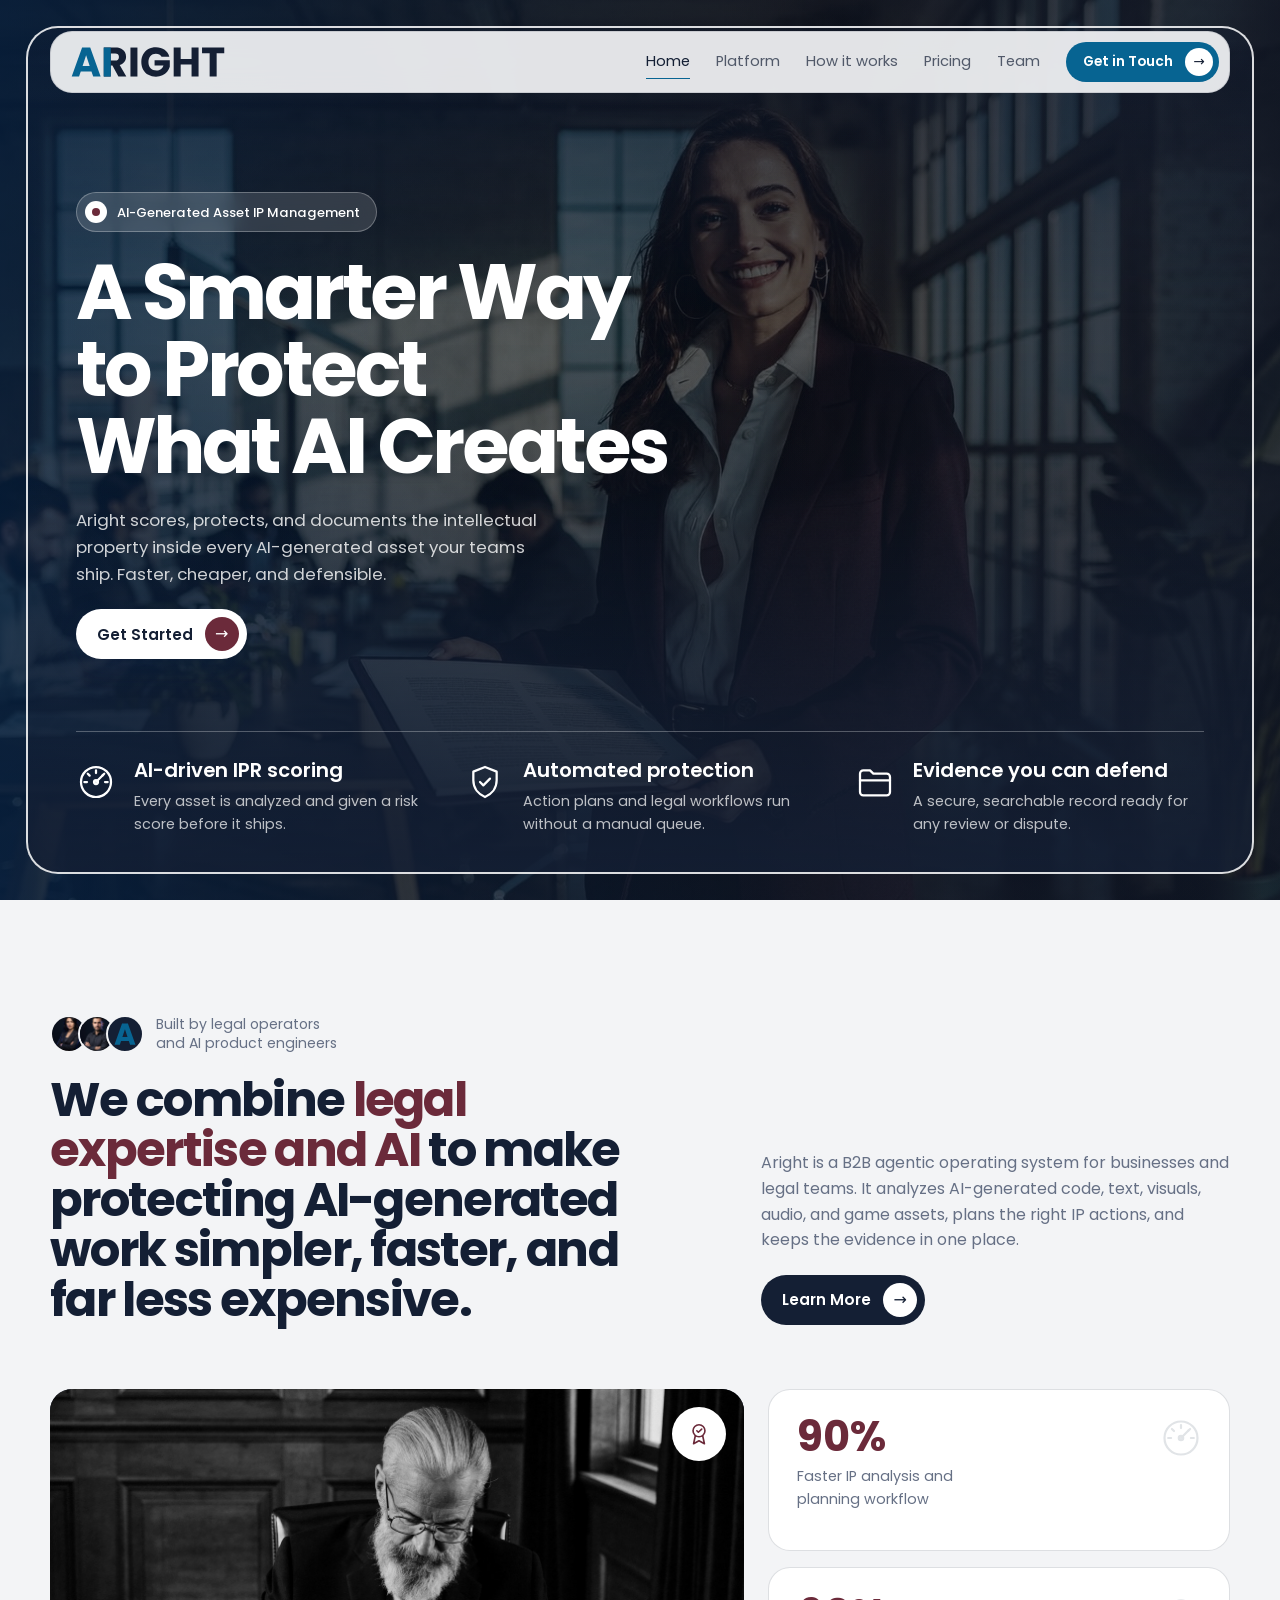
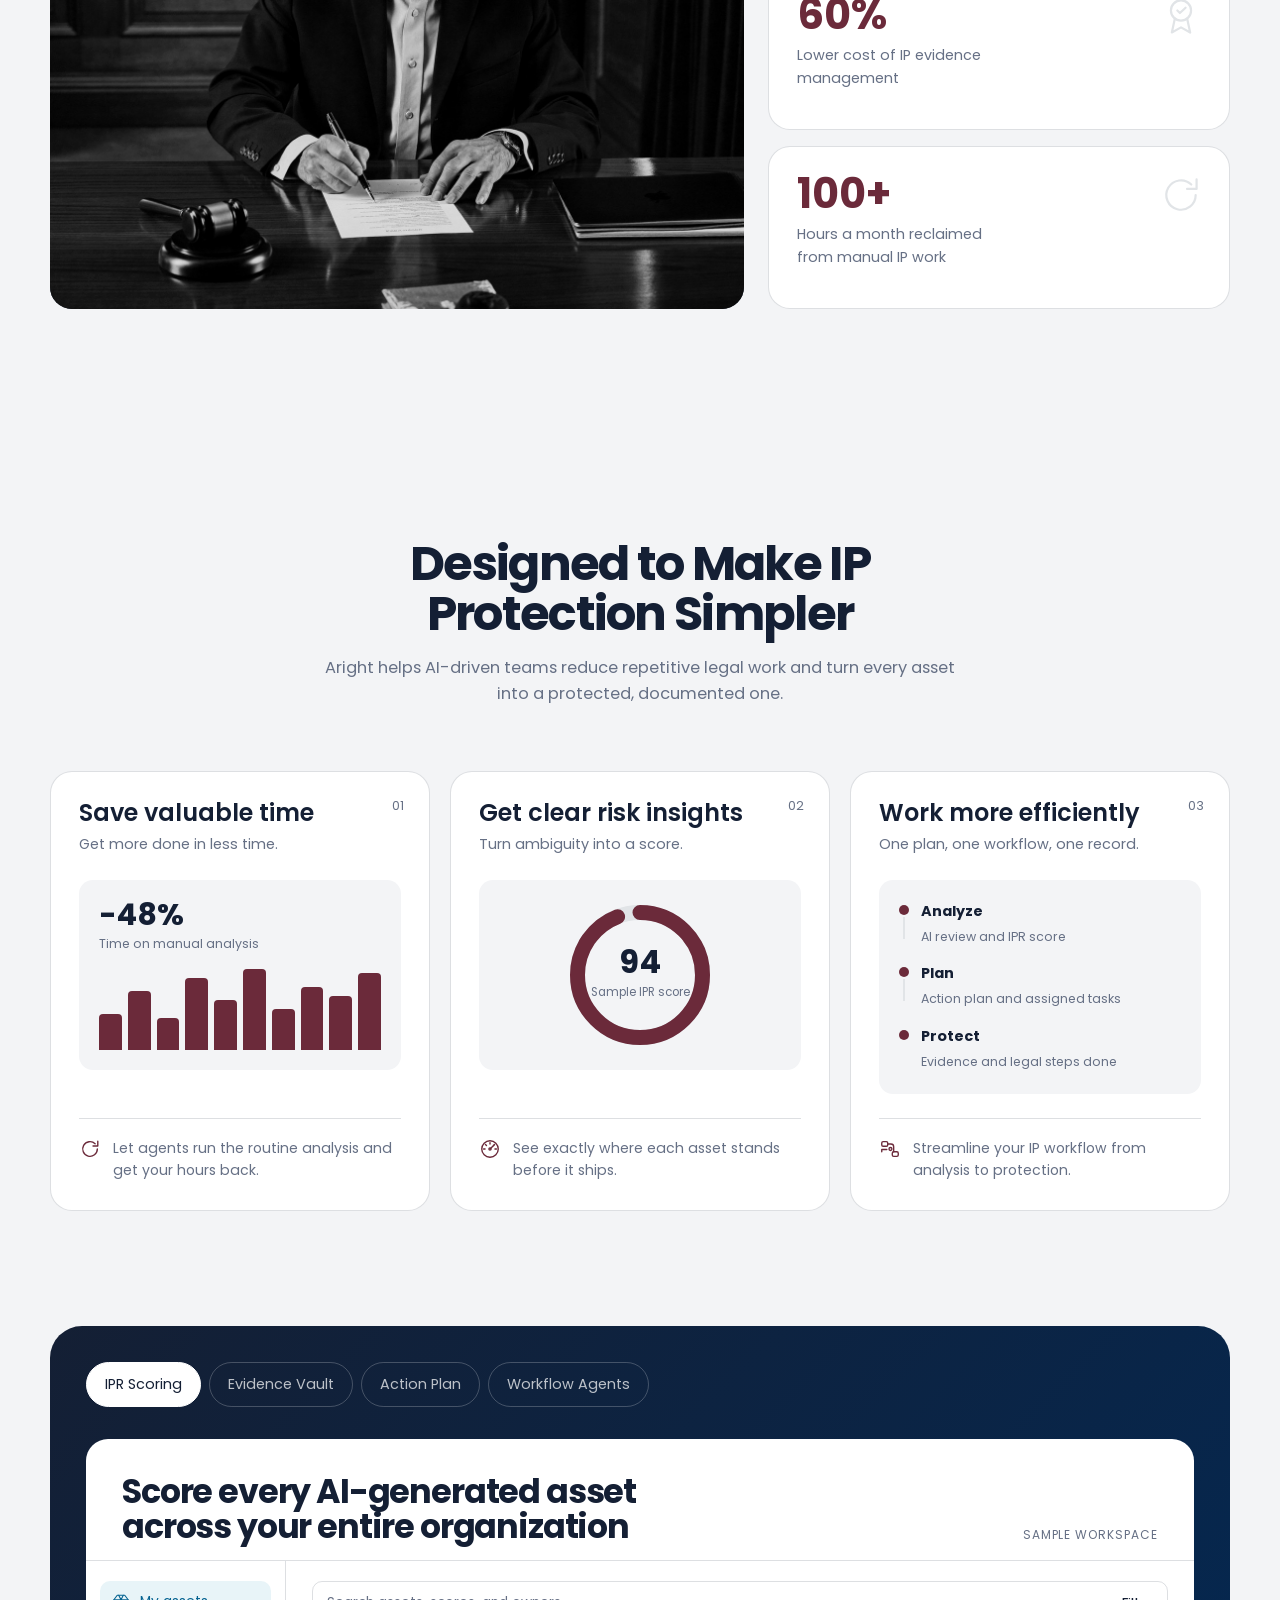
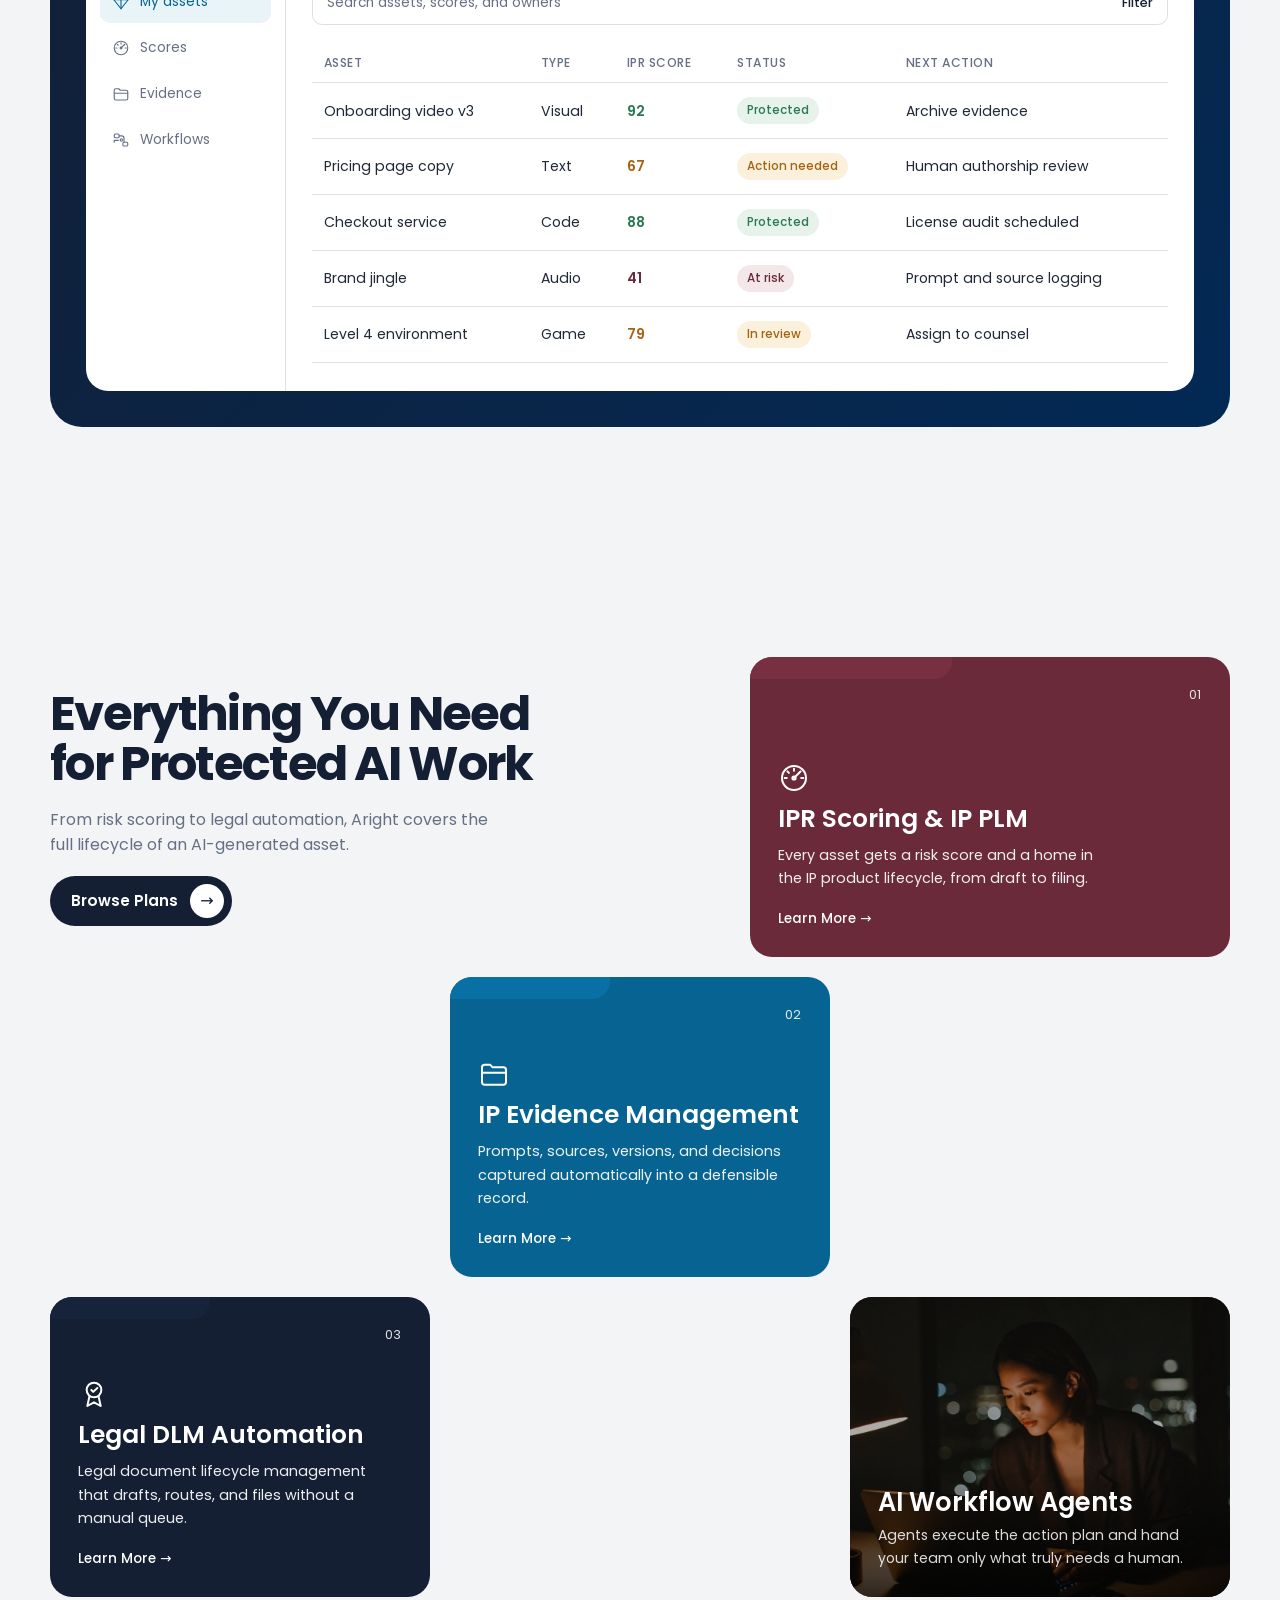
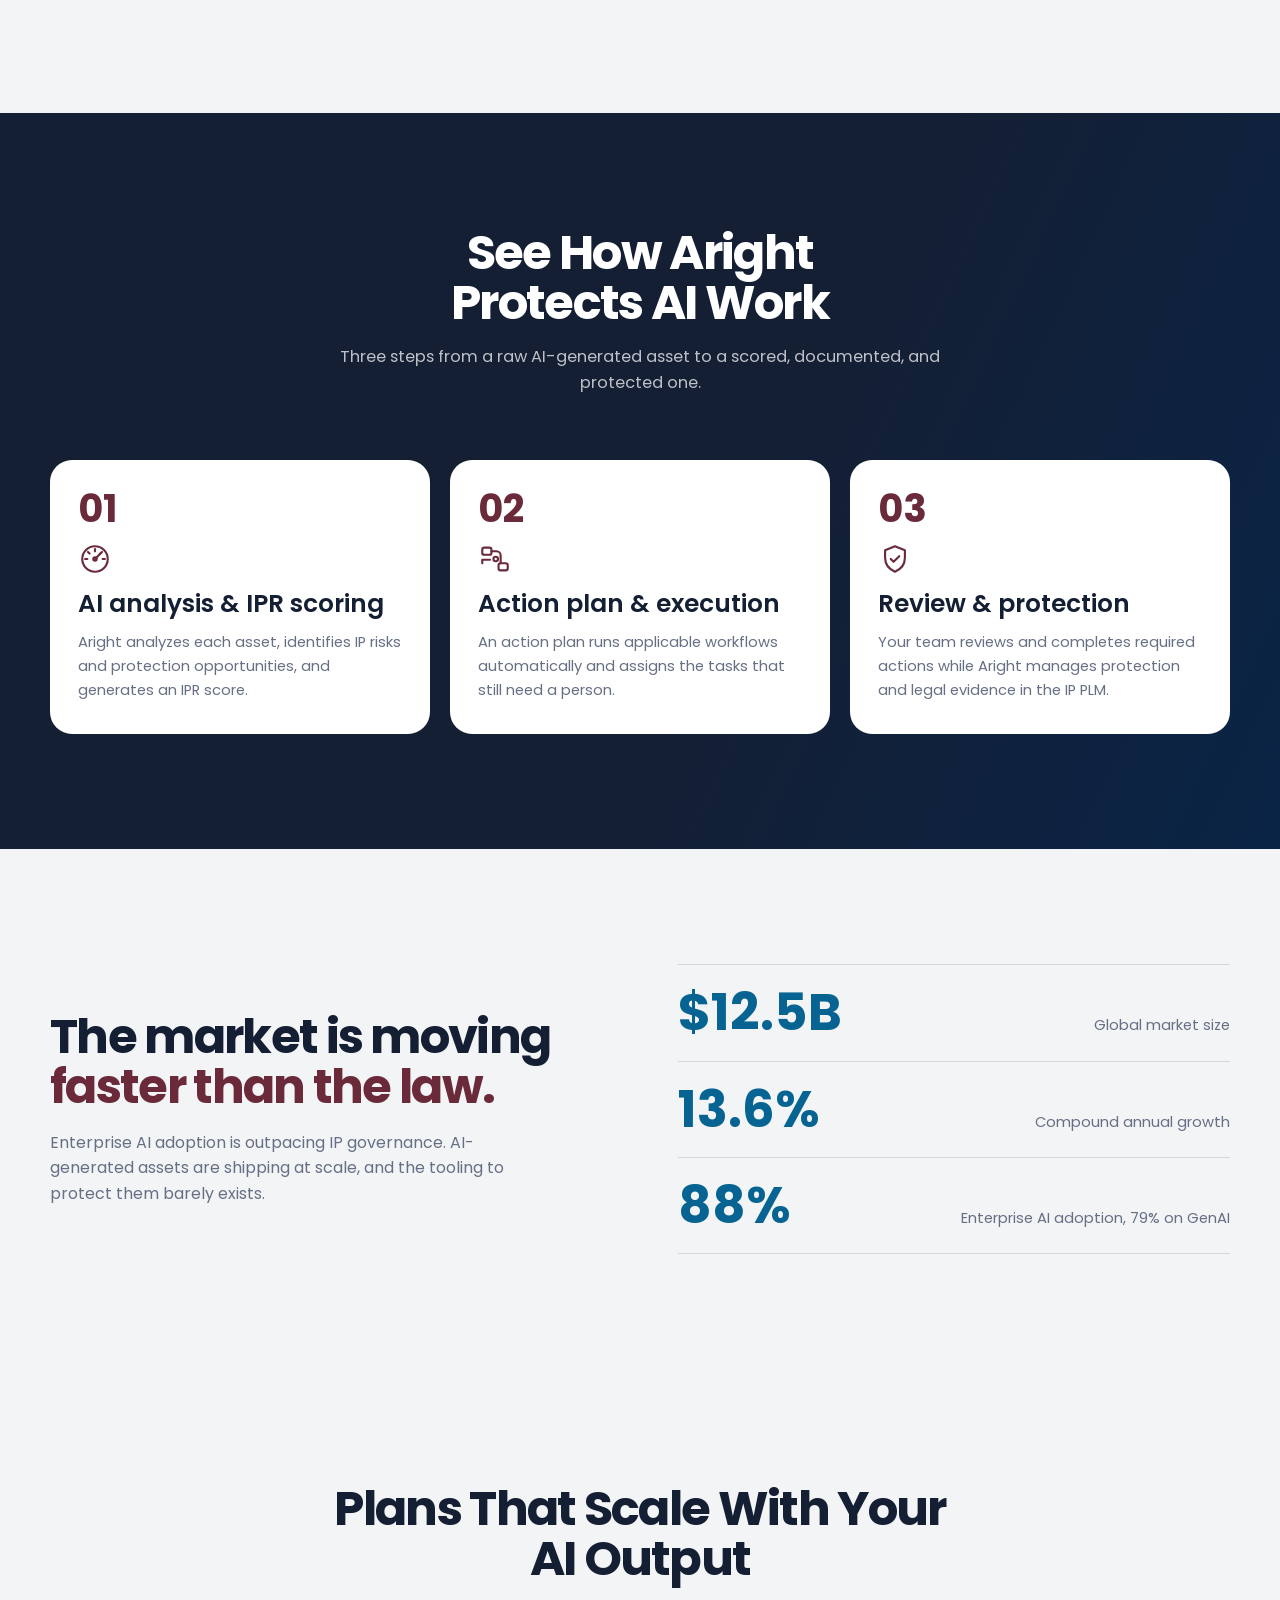
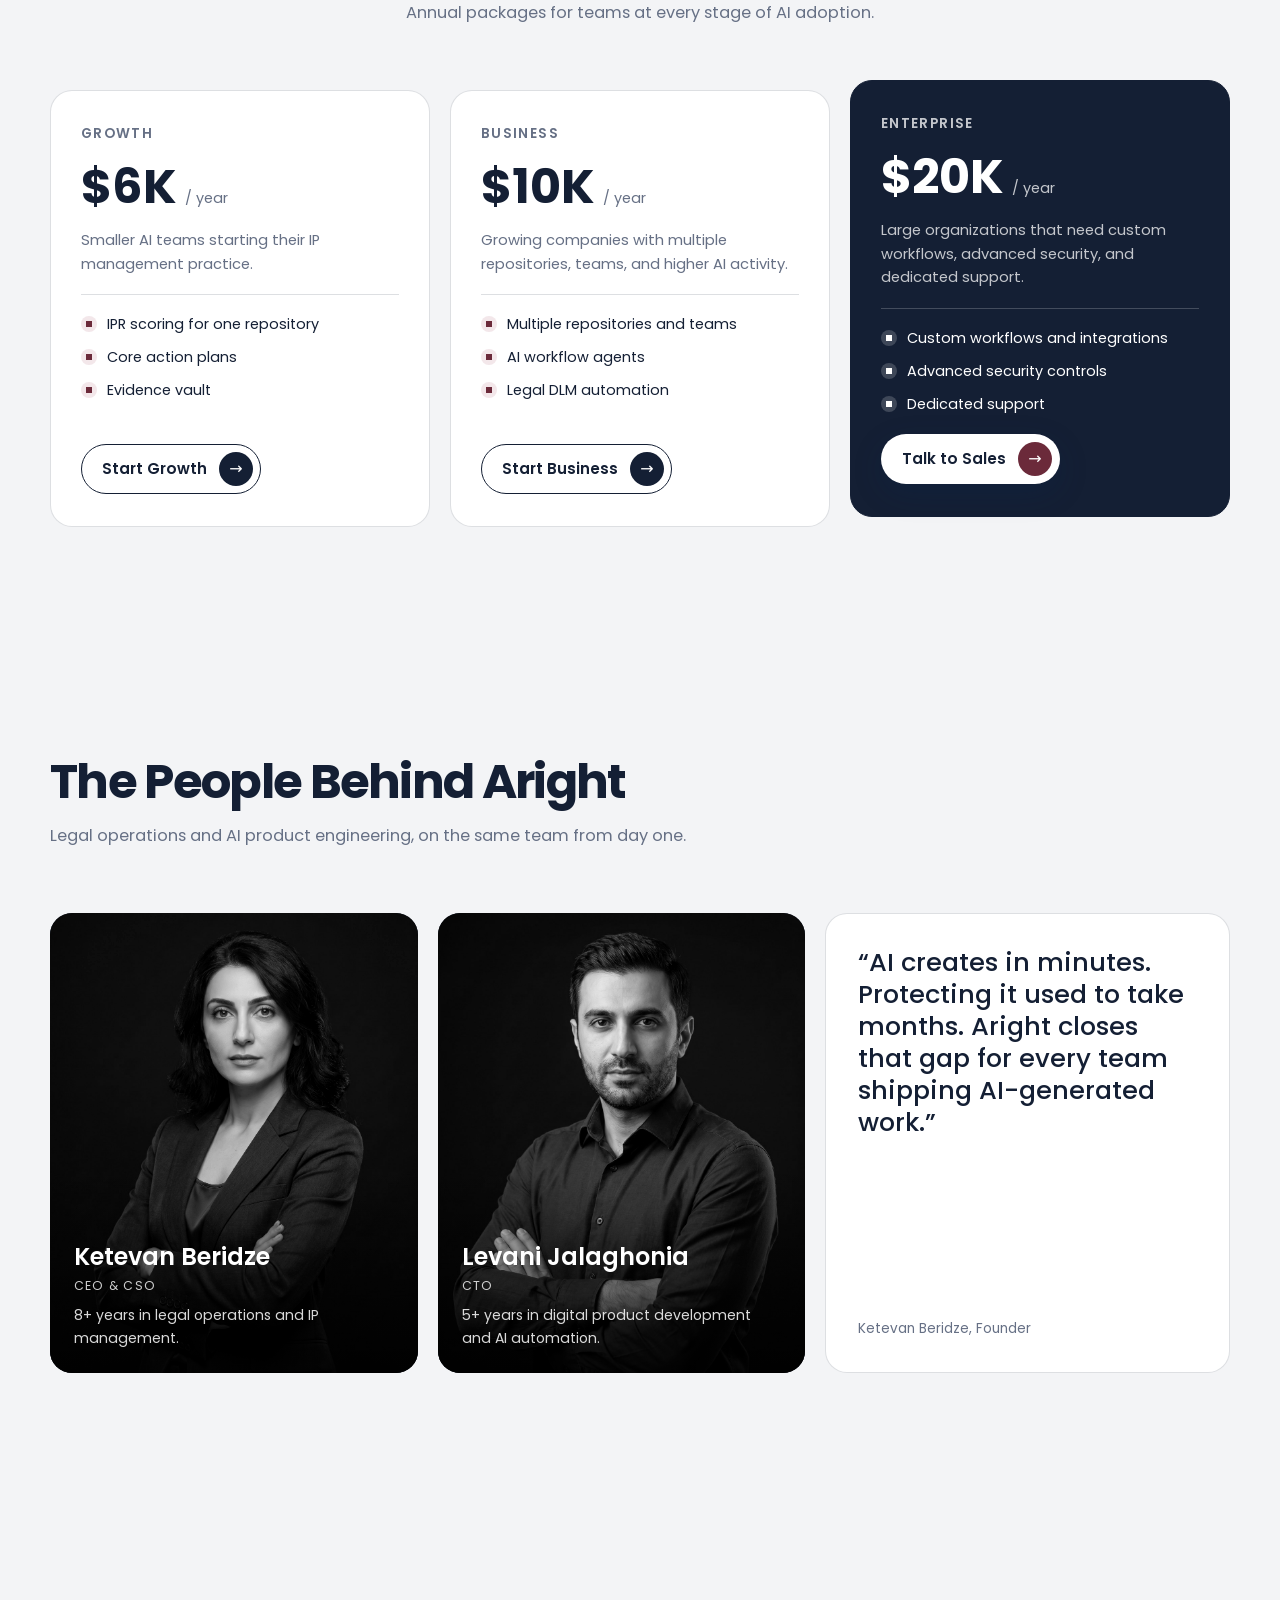
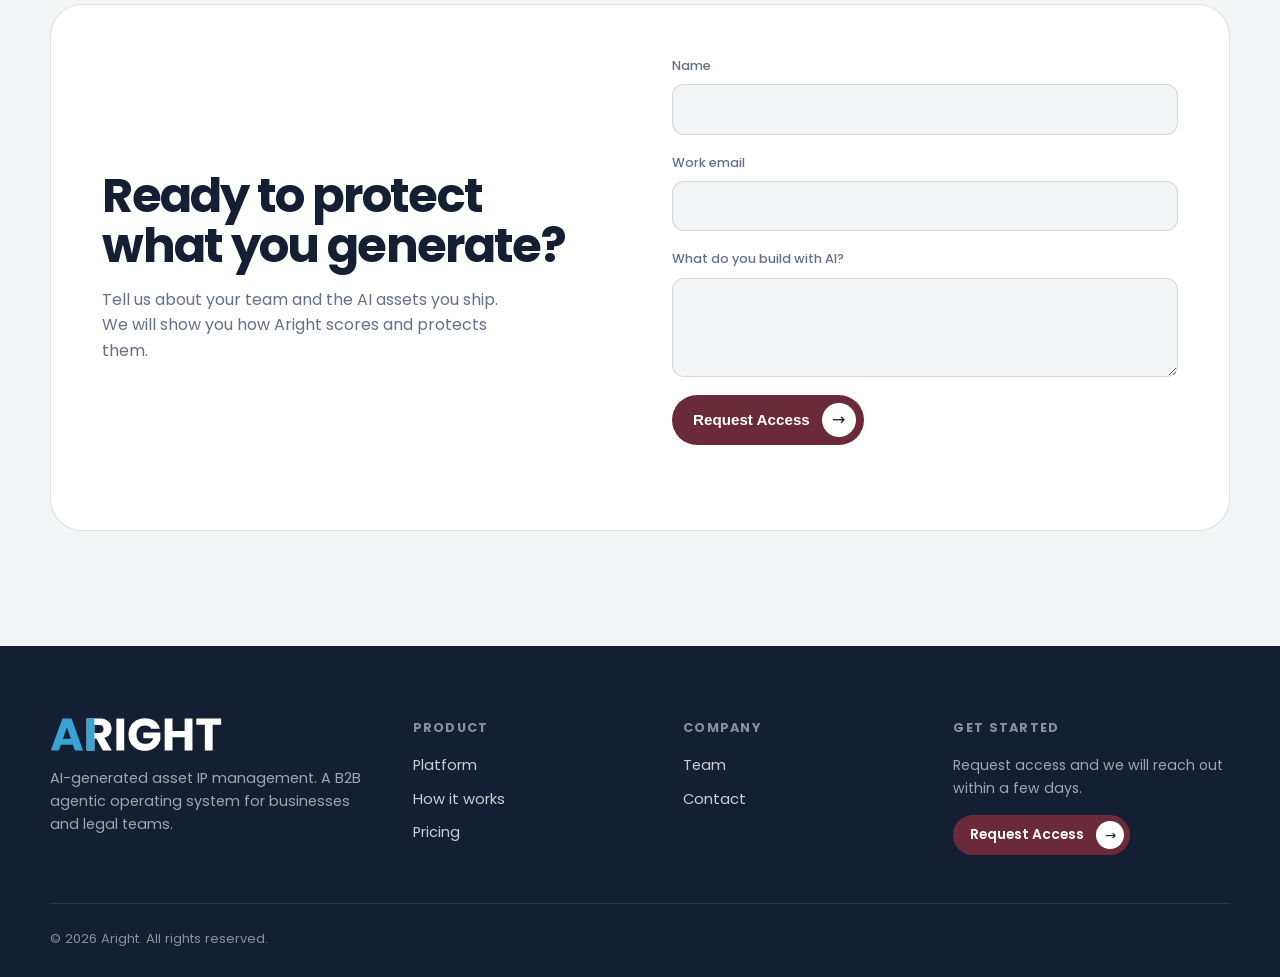
==== index.html @ e14cf87b "Polish Aright site and align brand system" ====
<!doctype html>
<html lang="en" class="no-js">
<head>
  <meta charset="utf-8" />
  <meta name="viewport" content="width=device-width, initial-scale=1, viewport-fit=cover" />
  <title>Aright | AI-Generated Asset IP Management</title>
  <meta name="description" content="Aright scores, protects, and documents the intellectual property inside every AI-generated asset your teams ship. Built for AI-driven companies and legal teams." />
  <meta name="theme-color" content="#f3f4f6" />
  <link rel="icon" href="assets/img/brand-mark.svg" type="image/svg+xml" />
  <link rel="icon" href="assets/img/favicon-32.png" sizes="32x32" />
  <link rel="apple-touch-icon" href="assets/img/apple-touch-icon.png" />
  <meta property="og:title" content="Aright | AI-Generated Asset IP Management" />
  <meta property="og:description" content="Score, protect, and document the IP inside every AI-generated asset." />
  <meta property="og:type" content="website" />
  <meta property="og:image" content="assets/img/hero.jpg" />
  <script>document.documentElement.classList.replace("no-js", "js");</script>
  <link rel="preconnect" href="https://fonts.googleapis.com" />
  <link rel="preconnect" href="https://fonts.gstatic.com" crossorigin />
  <link href="https://fonts.googleapis.com/css2?family=Poppins:wght@400;500;600;700&display=swap" rel="stylesheet" />
  <link rel="stylesheet" href="css/styles.css" />
</head>
<body>

  <!-- Icon sprite (inline so it works from file:// and takes any color) -->
  <svg width="0" height="0" style="position:absolute" aria-hidden="true" focusable="false">
    <defs>
      <symbol id="i-gauge" viewBox="0 0 24 24"><circle cx="12" cy="12" r="9"/><path d="M12 12l4.2-4.2"/><path d="M12 5v1.6M5 12h1.6M17.4 12H19M7.05 7.05l1.13 1.13M16.95 7.05l-1.13 1.13"/><circle cx="12" cy="12" r="1.2"/></symbol>
      <symbol id="i-shield" viewBox="0 0 24 24"><path d="M12 3l7 2.8V11c0 4.8-3.1 8.4-7 10-3.9-1.6-7-5.2-7-10V5.8z"/><path d="M9 12l2 2 4-4"/></symbol>
      <symbol id="i-node" viewBox="0 0 24 24"><rect x="3" y="4" width="6.5" height="5" rx="1.5"/><rect x="14.5" y="15" width="6.5" height="5" rx="1.5"/><path d="M9.5 6.5H13a3 3 0 0 1 3 3V15"/><circle cx="12.5" cy="12" r="1.6"/><path d="M3 15v-2.5h5.5"/></symbol>
      <symbol id="i-folder" viewBox="0 0 24 24"><path d="M3 7a2 2 0 0 1 2-2h4l2 2h8a2 2 0 0 1 2 2v9a2 2 0 0 1-2 2H5a2 2 0 0 1-2-2z"/><path d="M3 11h18"/></symbol>
      <symbol id="i-facet" viewBox="0 0 24 24"><path d="M7 3h10l4.5 6L12 21 2.5 9z"/><path d="M2.5 9h19M9 3l3 6 3-6M12 9v12"/></symbol>
      <symbol id="i-seal" viewBox="0 0 24 24"><circle cx="12" cy="9" r="5.5"/><path d="M8.6 13.6L7 21l5-2.8 5 2.8-1.6-7.4"/><path d="M10 9l1.4 1.4L14.5 7.5"/></symbol>
      <symbol id="i-loop" viewBox="0 0 24 24"><path d="M20 12a8 8 0 1 1-2.4-5.7"/><path d="M20.5 3.5v5.2h-5.2"/></symbol>
      <symbol id="i-alert" viewBox="0 0 24 24"><path d="M12 3.5l9.5 16.5h-19z"/><path d="M12 9.5v4.5M12 17.2v.3"/></symbol>
    </defs>
  </svg>

  <!-- Loader -->
  <div class="loader" id="loader" aria-hidden="true">
    <div class="loader__mark">
      <img class="brand-logo" src="assets/img/brand-logo.svg" alt="" width="190" height="37" />
    </div>
    <div class="loader__bar"><span></span></div>
  </div>

  <nav class="nav" id="nav" aria-label="Primary">
    <a class="nav__brand" href="#top" aria-label="Aright home">
      <img class="brand-logo" src="assets/img/brand-logo.svg" alt="Aright" width="154" height="30" />
    </a>
    <button class="nav__toggle" id="navToggle" aria-expanded="false" aria-controls="navMenu" aria-label="Open menu">
      <span></span><span></span>
    </button>
    <div class="nav__menu" id="navMenu">
      <a class="nav__link is-active" href="#top">Home</a>
      <a class="nav__link" href="#platform">Platform</a>
      <a class="nav__link" href="#how">How it works</a>
      <a class="nav__link" href="#pricing">Pricing</a>
      <a class="nav__link" href="#team">Team</a>
      <a class="btn btn--maroon btn--sm" href="#contact">
        Get in Touch <span class="btn__arrow" aria-hidden="true"></span>
      </a>
    </div>
  </nav>

  <!-- ===== HERO ===== -->
  <header class="hero" id="top">
    <div class="hero__bg">
      <img src="assets/img/hero.jpg" alt="" id="heroImg" width="1920" height="1080" fetchpriority="high" />
    </div>
    <div class="hero__frame">
      <div class="hero__content">
        <span class="pill reveal"><i class="pill__dot"></i>AI-Generated Asset IP Management</span>
        <h1 class="display reveal" style="--d:.08s">A Smarter Way to Protect<br />What AI Creates</h1>
        <p class="hero__lead reveal" style="--d:.16s">
          Aright scores, protects, and documents the intellectual property inside every
          AI-generated asset your teams ship. Faster, cheaper, and defensible.
        </p>
        <a class="btn btn--light reveal" style="--d:.24s" href="#contact">
          Get Started <span class="btn__arrow" aria-hidden="true"></span>
        </a>
      </div>

      <ul class="hero__features">
        <li class="reveal" style="--d:.30s">
          <svg class="icon icon--lg" aria-hidden="true"><use href="#i-gauge"/></svg>
          <div><h3>AI-driven IPR scoring</h3><p>Every asset is analyzed and given a risk score before it ships.</p></div>
        </li>
        <li class="reveal" style="--d:.38s">
          <svg class="icon icon--lg" aria-hidden="true"><use href="#i-shield"/></svg>
          <div><h3>Automated protection</h3><p>Action plans and legal workflows run without a manual queue.</p></div>
        </li>
        <li class="reveal" style="--d:.46s">
          <svg class="icon icon--lg" aria-hidden="true"><use href="#i-folder"/></svg>
          <div><h3>Evidence you can defend</h3><p>A secure, searchable record ready for any review or dispute.</p></div>
        </li>
      </ul>
    </div>
  </header>

  <main>

    <!-- ===== INTRO / STATS ===== -->
    <section class="section intro">
      <div class="container intro__grid">
        <div class="intro__text">
          <div class="avatars reveal">
            <img src="assets/img/founder-ketevan.jpg" alt="" />
            <img src="assets/img/founder-levani.jpg" alt="" />
            <span class="avatars__mark"><img src="assets/img/brand-mark.svg" alt="" /></span>
            <p>Built by legal operators<br />and AI product engineers</p>
          </div>
          <h2 class="h2 reveal" style="--d:.08s">
            We combine <em>legal expertise and AI</em> to make protecting AI-generated work simpler, faster, and far less expensive.
          </h2>
        </div>
        <div class="intro__aside reveal" style="--d:.16s">
          <p>
            Aright is a B2B agentic operating system for businesses and legal teams. It analyzes
            AI-generated code, text, visuals, audio, and game assets, plans the right IP actions,
            and keeps the evidence in one place.
          </p>
          <a class="btn btn--dark" href="#how">Learn More <span class="btn__arrow" aria-hidden="true"></span></a>
        </div>
      </div>

      <div class="container intro__media">
        <figure class="media-card reveal">
          <img src="assets/img/trust.jpg" alt="Legal professional reviewing documents" width="1200" height="900" />
          <figcaption class="media-card__badge"><svg class="icon" aria-hidden="true"><use href="#i-seal"/></svg></figcaption>
        </figure>
        <ul class="stats">
          <li class="stat reveal" style="--d:.08s">
            <div class="stat__num"><span data-count="90">0</span>%</div>
            <p>Faster IP analysis and planning workflow</p>
            <svg class="icon" aria-hidden="true"><use href="#i-gauge"/></svg>
          </li>
          <li class="stat reveal" style="--d:.16s">
            <div class="stat__num"><span data-count="60">0</span>%</div>
            <p>Lower cost of IP evidence management</p>
            <svg class="icon" aria-hidden="true"><use href="#i-seal"/></svg>
          </li>
          <li class="stat reveal" style="--d:.24s">
            <div class="stat__num"><span data-count="100">0</span>+</div>
            <p>Hours a month reclaimed from manual IP work</p>
            <svg class="icon" aria-hidden="true"><use href="#i-loop"/></svg>
          </li>
        </ul>
      </div>
    </section>

    <!-- ===== SIMPLER ===== -->
    <section class="section simpler" id="platform">
      <div class="container">
        <header class="section__head reveal">
          <h2 class="h2">Designed to Make IP Protection Simpler</h2>
          <p>Aright helps AI-driven teams reduce repetitive legal work and turn every asset into a protected, documented one.</p>
        </header>

        <div class="cards3">
          <article class="card reveal">
            <span class="card__num">01</span>
            <h3>Save valuable time</h3>
            <p class="card__sub">Get more done in less time.</p>
            <div class="mini mini--bars">
              <div class="mini__label"><strong>-48%</strong><span>Time on manual analysis</span></div>
              <div class="bars" aria-hidden="true">
                <i style="--h:40%"></i><i style="--h:65%"></i><i style="--h:35%"></i><i style="--h:80%"></i><i style="--h:55%"></i><i style="--h:90%"></i><i style="--h:45%"></i><i style="--h:70%"></i><i style="--h:60%"></i><i style="--h:85%"></i>
              </div>
            </div>
            <a class="card__link" href="#how"><svg class="icon" aria-hidden="true"><use href="#i-loop"/></svg>Let agents run the routine analysis and get your hours back.</a>
          </article>

          <article class="card reveal" style="--d:.1s">
            <span class="card__num">02</span>
            <h3>Get clear risk insights</h3>
            <p class="card__sub">Turn ambiguity into a score.</p>
            <div class="mini mini--donut">
              <svg viewBox="0 0 120 120" class="donut" aria-hidden="true">
                <circle cx="60" cy="60" r="50" class="donut__track"/>
                <circle cx="60" cy="60" r="50" class="donut__fill" data-pct="94"/>
              </svg>
              <div class="donut__label"><strong>94</strong><span>Sample IPR score</span></div>
            </div>
            <a class="card__link" href="#how"><svg class="icon" aria-hidden="true"><use href="#i-gauge"/></svg>See exactly where each asset stands before it ships.</a>
          </article>

          <article class="card reveal" style="--d:.2s">
            <span class="card__num">03</span>
            <h3>Work more efficiently</h3>
            <p class="card__sub">One plan, one workflow, one record.</p>
            <div class="mini mini--flow">
              <ul aria-hidden="true">
                <li><b></b><div><strong>Analyze</strong><span>AI review and IPR score</span></div></li>
                <li><b></b><div><strong>Plan</strong><span>Action plan and assigned tasks</span></div></li>
                <li><b></b><div><strong>Protect</strong><span>Evidence and legal steps done</span></div></li>
              </ul>
            </div>
            <a class="card__link" href="#how"><svg class="icon" aria-hidden="true"><use href="#i-node"/></svg>Streamline your IP workflow from analysis to protection.</a>
          </article>
        </div>
      </div>
    </section>

    <!-- ===== PRODUCT PANEL ===== -->
    <section class="section section--flush">
      <div class="container">
        <div class="panel reveal">
          <div class="tabs" role="tablist" aria-label="Product areas">
            <button class="tab is-active" id="tab-scoring" role="tab" aria-selected="true" aria-controls="productPanel" tabindex="0" data-tab="scoring">IPR Scoring</button>
            <button class="tab" id="tab-evidence" role="tab" aria-selected="false" aria-controls="productPanel" tabindex="-1" data-tab="evidence">Evidence Vault</button>
            <button class="tab" id="tab-plan" role="tab" aria-selected="false" aria-controls="productPanel" tabindex="-1" data-tab="plan">Action Plan</button>
            <button class="tab" id="tab-agents" role="tab" aria-selected="false" aria-controls="productPanel" tabindex="-1" data-tab="agents">Workflow Agents</button>
          </div>

          <div class="app" id="productPanel" role="tabpanel" aria-labelledby="tab-scoring" tabindex="0">
            <div class="app__head">
              <h2 class="h2" id="appTitle">Score every AI-generated asset across your entire organization</h2>
              <span class="app__hint">Sample workspace</span>
            </div>
            <div class="app__body">
              <aside class="app__side">
                <span class="is-active"><svg class="icon" aria-hidden="true"><use href="#i-facet"/></svg>My assets</span>
                <span><svg class="icon" aria-hidden="true"><use href="#i-gauge"/></svg>Scores</span>
                <span><svg class="icon" aria-hidden="true"><use href="#i-folder"/></svg>Evidence</span>
                <span><svg class="icon" aria-hidden="true"><use href="#i-node"/></svg>Workflows</span>
              </aside>
              <div class="app__main">
                <div class="app__search"><span>Search assets, scores, and owners</span><span class="app__filter">Filter</span></div>
                <table class="app__table">
                  <thead>
                    <tr><th>Asset</th><th>Type</th><th>IPR score</th><th>Status</th><th>Next action</th></tr>
                  </thead>
                  <tbody>
                    <tr><td>Onboarding video v3</td><td>Visual</td><td><b class="score score--ok">92</b></td><td><span class="tag tag--ok">Protected</span></td><td>Archive evidence</td></tr>
                    <tr><td>Pricing page copy</td><td>Text</td><td><b class="score score--mid">67</b></td><td><span class="tag tag--mid">Action needed</span></td><td>Human authorship review</td></tr>
                    <tr><td>Checkout service</td><td>Code</td><td><b class="score score--ok">88</b></td><td><span class="tag tag--ok">Protected</span></td><td>License audit scheduled</td></tr>
                    <tr><td>Brand jingle</td><td>Audio</td><td><b class="score score--low">41</b></td><td><span class="tag tag--low">At risk</span></td><td>Prompt and source logging</td></tr>
                    <tr><td>Level 4 environment</td><td>Game</td><td><b class="score score--mid">79</b></td><td><span class="tag tag--mid">In review</span></td><td>Assign to counsel</td></tr>
                  </tbody>
                </table>
              </div>
            </div>
          </div>
        </div>
      </div>
    </section>

    <!-- ===== BENTO ===== -->
    <section class="section bento-section">
      <div class="container bento">
        <div class="bento__intro reveal">
          <h2 class="h2">Everything You Need<br />for Protected AI Work</h2>
          <p>From risk scoring to legal automation, Aright covers the full lifecycle of an AI-generated asset.</p>
          <a class="btn btn--dark" href="#pricing">Browse Plans <span class="btn__arrow" aria-hidden="true"></span></a>
        </div>

        <article class="tile tile--maroon reveal" style="--d:.08s">
          <span class="tile__num">01</span>
          <svg class="icon icon--light" aria-hidden="true"><use href="#i-gauge"/></svg>
          <h3>IPR Scoring & IP PLM</h3>
          <p>Every asset gets a risk score and a home in the IP product lifecycle, from draft to filing.</p>
          <a href="#how">Learn More <span aria-hidden="true">→</span></a>
        </article>

        <article class="tile tile--olive reveal" style="--d:.16s">
          <span class="tile__num">02</span>
          <svg class="icon icon--light" aria-hidden="true"><use href="#i-folder"/></svg>
          <h3>IP Evidence Management</h3>
          <p>Prompts, sources, versions, and decisions captured automatically into a defensible record.</p>
          <a href="#how">Learn More <span aria-hidden="true">→</span></a>
        </article>

        <article class="tile tile--dark reveal" style="--d:.24s">
          <span class="tile__num">03</span>
          <svg class="icon icon--light" aria-hidden="true"><use href="#i-seal"/></svg>
          <h3>Legal DLM Automation</h3>
          <p>Legal document lifecycle management that drafts, routes, and files without a manual queue.</p>
          <a href="#how">Learn More <span aria-hidden="true">→</span></a>
        </article>

        <article class="tile tile--photo reveal" style="--d:.32s">
          <img src="assets/img/agents.jpg" alt="" width="900" height="600" />
          <div class="tile__over">
            <h3>AI Workflow Agents</h3>
            <p>Agents execute the action plan and hand your team only what truly needs a human.</p>
          </div>
        </article>
      </div>
    </section>

    <!-- ===== HOW IT WORKS ===== -->
    <section class="section band band--maroon" id="how">
      <div class="container">
        <header class="section__head section__head--light reveal">
          <h2 class="h2">See How Aright<br />Protects AI Work</h2>
          <p>Three steps from a raw AI-generated asset to a scored, documented, and protected one.</p>
        </header>

        <div class="steps" id="steps">
          <article class="step reveal">
            <span class="step__num">01</span>
            <svg class="icon" aria-hidden="true"><use href="#i-gauge"/></svg>
            <h3>AI analysis & IPR scoring</h3>
            <p>Aright analyzes each asset, identifies IP risks and protection opportunities, and generates an IPR score.</p>
          </article>
          <article class="step reveal" style="--d:.1s">
            <span class="step__num">02</span>
            <svg class="icon" aria-hidden="true"><use href="#i-node"/></svg>
            <h3>Action plan & execution</h3>
            <p>An action plan runs applicable workflows automatically and assigns the tasks that still need a person.</p>
          </article>
          <article class="step reveal" style="--d:.2s">
            <span class="step__num">03</span>
            <svg class="icon" aria-hidden="true"><use href="#i-shield"/></svg>
            <h3>Review & protection</h3>
            <p>Your team reviews and completes required actions while Aright manages protection and legal evidence in the IP PLM.</p>
          </article>
        </div>
      </div>
    </section>

    <!-- ===== WHY NOW ===== -->
    <section class="section whynow">
      <div class="container whynow__grid">
        <div class="reveal">
          <h2 class="h2">The market is moving<br /><em>faster than the law.</em></h2>
          <p>Enterprise AI adoption is outpacing IP governance. AI-generated assets are shipping at scale, and the tooling to protect them barely exists.</p>
        </div>
        <ul class="figures">
          <li class="reveal" style="--d:.08s"><strong>$12.5B</strong><span>Global market size</span></li>
          <li class="reveal" style="--d:.16s"><strong>13.6%</strong><span>Compound annual growth</span></li>
          <li class="reveal" style="--d:.24s"><strong>88%</strong><span>Enterprise AI adoption, 79% on GenAI</span></li>
        </ul>
      </div>
    </section>

    <!-- ===== PRICING ===== -->
    <section class="section pricing" id="pricing">
      <div class="container">
        <header class="section__head reveal">
          <h2 class="h2">Plans That Scale With Your AI Output</h2>
          <p>Annual packages for teams at every stage of AI adoption.</p>
        </header>
        <div class="plans">
          <article class="plan reveal">
            <h3>Growth</h3>
            <div class="plan__price"><strong>$6K</strong><span>/ year</span></div>
            <p>Smaller AI teams starting their IP management practice.</p>
            <ul>
              <li>IPR scoring for one repository</li>
              <li>Core action plans</li>
              <li>Evidence vault</li>
            </ul>
            <a class="btn btn--outline" href="#contact">Start Growth <span class="btn__arrow" aria-hidden="true"></span></a>
          </article>
          <article class="plan reveal" style="--d:.1s">
            <h3>Business</h3>
            <div class="plan__price"><strong>$10K</strong><span>/ year</span></div>
            <p>Growing companies with multiple repositories, teams, and higher AI activity.</p>
            <ul>
              <li>Multiple repositories and teams</li>
              <li>AI workflow agents</li>
              <li>Legal DLM automation</li>
            </ul>
            <a class="btn btn--outline" href="#contact">Start Business <span class="btn__arrow" aria-hidden="true"></span></a>
          </article>
          <article class="plan plan--featured reveal" style="--d:.2s">
            <h3>Enterprise</h3>
            <div class="plan__price"><strong>$20K</strong><span>/ year</span></div>
            <p>Large organizations that need custom workflows, advanced security, and dedicated support.</p>
            <ul>
              <li>Custom workflows and integrations</li>
              <li>Advanced security controls</li>
              <li>Dedicated support</li>
            </ul>
            <a class="btn btn--light" href="#contact">Talk to Sales <span class="btn__arrow" aria-hidden="true"></span></a>
          </article>
        </div>
      </div>
    </section>

    <!-- ===== TEAM ===== -->
    <section class="section team" id="team">
      <div class="container">
        <header class="section__head section__head--left reveal">
          <h2 class="h2">The People Behind Aright</h2>
          <p>Legal operations and AI product engineering, on the same team from day one.</p>
        </header>
        <div class="people">
          <article class="person reveal">
            <img src="assets/img/founder-ketevan.jpg" alt="Ketevan Beridze" width="800" height="1000" />
            <div class="person__meta">
              <h3>Ketevan Beridze</h3>
              <span>CEO & CSO</span>
              <p>8+ years in legal operations and IP management.</p>
            </div>
          </article>
          <article class="person reveal" style="--d:.1s">
            <img src="assets/img/founder-levani.jpg" alt="Levani Jalaghonia" width="800" height="1000" />
            <div class="person__meta">
              <h3>Levani Jalaghonia</h3>
              <span>CTO</span>
              <p>5+ years in digital product development and AI automation.</p>
            </div>
          </article>
          <blockquote class="person__quote reveal" style="--d:.2s">
            <p>“AI creates in minutes. Protecting it used to take months. Aright closes that gap for every team shipping AI-generated work.”</p>
            <footer>Ketevan Beridze, Founder</footer>
          </blockquote>
        </div>
      </div>
    </section>

    <!-- ===== CONTACT ===== -->
    <section class="section contact" id="contact">
      <div class="container contact__card reveal">
        <div>
          <h2 class="h2">Ready to protect<br />what you generate?</h2>
          <p>Tell us about your team and the AI assets you ship. We will show you how Aright scores and protects them.</p>
        </div>
        <form class="form" id="contactForm" novalidate>
          <label>Name<input type="text" name="name" required autocomplete="name" /></label>
          <label>Work email<input type="email" name="email" required autocomplete="email" /></label>
          <label>What do you build with AI?<textarea name="message" rows="3"></textarea></label>
          <button class="btn btn--maroon" type="submit">Request Access <span class="btn__arrow" aria-hidden="true"></span></button>
          <p class="form__note" id="formNote" role="status"></p>
        </form>
      </div>
    </section>

  </main>

  <!-- ===== FOOTER ===== -->
  <footer class="footer">
    <div class="container footer__grid">
      <div class="footer__brand">
        <img class="brand-logo brand-logo--footer" src="assets/img/brand-logo-light.svg" alt="Aright" width="172" height="34" />
        <p>AI-generated asset IP management. A B2B agentic operating system for businesses and legal teams.</p>
      </div>
      <div class="footer__col">
        <h4>Product</h4>
        <a href="#platform">Platform</a>
        <a href="#how">How it works</a>
        <a href="#pricing">Pricing</a>
      </div>
      <div class="footer__col">
        <h4>Company</h4>
        <a href="#team">Team</a>
        <a href="#contact">Contact</a>
      </div>
      <div class="footer__col">
        <h4>Get started</h4>
        <p>Request access and we will reach out within a few days.</p>
        <a class="btn btn--maroon btn--sm" href="#contact">Request Access <span class="btn__arrow" aria-hidden="true"></span></a>
      </div>
    </div>
    <div class="container footer__bottom">
      <span>© <span id="year"></span> Aright. All rights reserved.</span>
    </div>
  </footer>

  <script src="js/main.js" defer></script>
</body>
</html>
---- css/styles.css ----
/* =========================================================
   Aright — design system
   Brand palette and typography are taken from the pitch deck.
   ========================================================= */

:root {
  --cream: #f3f4f6;
  --cream-2: #e1e4e7;
  --paper: #ffffff;
  --ink: #141f34;
  --ink-2: #1f2937;
  --muted: #667085;
  --line: rgba(20, 31, 52, 0.14);
  --brand-blue: #076492;
  --brand-blue-deep: #022955;
  --brand-blue-soft: #e8f4f8;
  --maroon: #6b2a3a;
  --maroon-deep: #4f1e2b;
  --maroon-soft: #f3e7ea;
  --olive: #4b6486;
  --gold: #aac0de;
  --green: #287a53;
  --amber: #a46314;

  --serif: "Poppins", ui-sans-serif, system-ui, -apple-system, sans-serif;
  --sans: "Poppins", ui-sans-serif, system-ui, -apple-system, sans-serif;

  --r-lg: 32px;
  --r-md: 22px;
  --r-sm: 14px;

  --container: 1180px;
  --gutter: 24px;

  --ease: cubic-bezier(0.16, 1, 0.3, 1);
}

*,
*::before,
*::after {
  box-sizing: border-box;
}

html {
  scroll-behavior: smooth;
  scroll-padding-top: 108px;
  -webkit-text-size-adjust: 100%;
}

body {
  margin: 0;
  background: var(--cream);
  color: var(--ink);
  font-family: var(--sans);
  font-size: 16px;
  line-height: 1.6;
  -webkit-font-smoothing: antialiased;
  overflow-x: hidden;
}

body.is-loading {
  overflow: hidden;
}

img {
  max-width: 100%;
  display: block;
}

a {
  color: inherit;
  text-decoration: none;
}

ul {
  list-style: none;
  margin: 0;
  padding: 0;
}

h1,
h2,
h3,
h4,
p {
  margin: 0;
}

.container {
  width: min(var(--container), 100% - var(--gutter) * 2);
  margin-inline: auto;
}

.wordmark {
  font-family: var(--sans);
  font-size: 1.5rem;
  letter-spacing: 0.03em;
  font-weight: 700;
}

.brand-logo {
  display: block;
  width: auto;
  height: auto;
}

/* ---------- Typography ---------- */
.display {
  font-family: var(--serif);
  font-weight: 700;
  font-size: clamp(2.65rem, 6vw, 4.8rem);
  line-height: 1;
  letter-spacing: -0.045em;
}

.h2 {
  font-family: var(--serif);
  font-weight: 700;
  font-size: clamp(2rem, 3.8vw, 3rem);
  line-height: 1.04;
  letter-spacing: -0.035em;
}

.h2 em {
  font-style: normal;
  color: var(--maroon);
}

.section {
  padding-block: clamp(72px, 9vw, 120px);
}

.section--flush {
  padding-block: 0 clamp(72px, 9vw, 120px);
}

.section__head {
  text-align: center;
  max-width: 640px;
  margin: 0 auto clamp(40px, 5vw, 64px);
}

.section__head p {
  margin-top: 16px;
  color: var(--muted);
  font-size: 1.02rem;
}

.section__head--left {
  text-align: left;
  margin-inline: 0;
}

.section__head--light {
  color: #fff;
}

.section__head--light p {
  color: rgba(255, 255, 255, 0.72);
}

/* ---------- Reveal animation ---------- */
.reveal {
  opacity: 0;
  transform: translateY(26px);
  transition:
    opacity 0.9s var(--ease),
    transform 0.9s var(--ease);
  transition-delay: var(--d, 0s);
  will-change: opacity, transform;
}

.reveal.in {
  opacity: 1;
  transform: none;
  will-change: auto;
}

:focus-visible {
  outline: 3px solid rgba(7, 100, 146, 0.38);
  outline-offset: 3px;
}

/* ---------- Icons (inline SVG sprite, colored via currentColor) ---------- */
.icon {
  display: inline-block;
  width: 26px;
  height: 26px;
  flex: 0 0 auto;
  color: var(--maroon);
  fill: none;
  stroke: currentColor;
  stroke-width: 1.5;
  stroke-linecap: round;
  stroke-linejoin: round;
  vertical-align: middle;
}

.icon--lg {
  width: 40px;
  height: 40px;
  stroke-width: 1.35;
}

.icon--light {
  color: #fff;
}

/* ---------- Buttons ---------- */
.btn {
  display: inline-flex;
  align-items: center;
  gap: 12px;
  padding: 7px 7px 7px 20px;
  border-radius: 999px;
  font-weight: 600;
  font-size: 0.95rem;
  line-height: 1;
  border: 1px solid transparent;
  cursor: pointer;
  transition:
    transform 0.25s var(--ease),
    background-color 0.25s ease,
    box-shadow 0.25s ease;
  white-space: nowrap;
}

.btn__arrow {
  width: 34px;
  height: 34px;
  border-radius: 50%;
  display: inline-grid;
  place-items: center;
  font-size: 1rem;
  transition: transform 0.3s var(--ease);
}

.btn__arrow::after {
  content: "→";
  font-family: var(--sans);
  font-weight: 500;
  transform: translateX(0);
  transition: transform 0.3s var(--ease);
}

.btn:hover {
  transform: translateY(-1px);
}

.btn:hover .btn__arrow::after {
  transform: translateX(3px);
}

.btn:active {
  transform: translateY(0) scale(0.98);
}

.btn--sm {
  padding: 5px 5px 5px 16px;
  font-size: 0.86rem;
}

.btn--sm .btn__arrow {
  width: 28px;
  height: 28px;
  font-size: 0.85rem;
}

.btn--light {
  background: #fff;
  color: var(--ink);
  box-shadow: 0 10px 30px rgba(2, 41, 85, 0.2);
}

.btn--light .btn__arrow {
  background: var(--maroon);
  color: #fff;
}

.btn--maroon {
  background: var(--maroon);
  color: #fff;
}

.btn--maroon:hover {
  background: var(--maroon-deep);
}

.btn--maroon .btn__arrow {
  background: #fff;
  color: var(--ink);
}

.btn--dark {
  background: var(--ink);
  color: #fff;
}

.btn--dark .btn__arrow {
  background: #fff;
  color: var(--ink);
}

.btn--outline {
  background: transparent;
  color: var(--ink);
  border-color: var(--ink);
}

.btn--outline .btn__arrow {
  background: var(--ink);
  color: #fff;
}

.btn--outline:hover {
  background: var(--ink);
  color: #fff;
}

.btn--outline:hover .btn__arrow {
  background: #fff;
  color: var(--ink);
}

/* ---------- Pill / eyebrow ---------- */
.pill {
  display: inline-flex;
  align-items: center;
  gap: 10px;
  padding: 8px 16px 8px 8px;
  border-radius: 999px;
  background: rgba(255, 255, 255, 0.14);
  border: 1px solid rgba(255, 255, 255, 0.28);
  backdrop-filter: blur(10px);
  color: #fff;
  font-size: 0.82rem;
  font-weight: 500;
}

.pill__dot {
  width: 22px;
  height: 22px;
  border-radius: 50%;
  background: #fff;
  position: relative;
}

.pill__dot::after {
  content: "";
  position: absolute;
  inset: 7px;
  border-radius: 50%;
  background: var(--maroon);
}

/* =========================================================
   LOADER
   ========================================================= */
.loader {
  position: fixed;
  inset: 0;
  z-index: 2000;
  background: var(--cream);
  display: grid;
  place-content: center;
  gap: 22px;
  transition:
    opacity 0.6s ease,
    visibility 0.6s ease;
}

.loader.is-done {
  opacity: 0;
  visibility: hidden;
}

.loader__mark {
  display: flex;
  align-items: center;
  animation: loaderPulse 1.6s ease-in-out infinite;
}

.loader__mark .brand-logo {
  width: 190px;
}

.loader__bar {
  height: 2px;
  width: 180px;
  background: var(--line);
  border-radius: 2px;
  overflow: hidden;
  justify-self: center;
}

.loader__bar span {
  display: block;
  height: 100%;
  width: 40%;
  background: linear-gradient(90deg, var(--brand-blue), var(--maroon));
  animation: loaderBar 1.2s var(--ease) infinite;
}

@keyframes loaderBar {
  from { transform: translateX(-100%); }
  to { transform: translateX(260%); }
}

@keyframes loaderPulse {
  0%, 100% { opacity: 1; }
  50% { opacity: 0.55; }
}

/* =========================================================
   NAV
   ========================================================= */
.nav {
  position: fixed;
  top: clamp(18px, 2.4vw, 38px);
  left: 50%;
  transform: translateX(-50%);
  z-index: 1000;
  width: min(var(--container), 100% - var(--gutter) * 2);
  display: flex;
  align-items: center;
  justify-content: space-between;
  gap: 24px;
  padding: 10px 10px 10px 20px;
  border-radius: 22px;
  background: rgba(243, 244, 246, 0.93);
  backdrop-filter: blur(16px);
  -webkit-backdrop-filter: blur(16px);
  border: 1px solid rgba(20, 31, 52, 0.12);
  color: var(--ink);
  transition:
    background-color 0.3s ease,
    box-shadow 0.3s ease,
    padding 0.3s ease;
}

.nav.is-scrolled {
  background: rgba(255, 255, 255, 0.96);
  box-shadow: 0 12px 40px rgba(20, 31, 52, 0.16);
  padding-block: 8px;
}

.nav__brand {
  display: flex;
  align-items: center;
  flex: 0 0 auto;
}

.nav__brand .brand-logo {
  width: 154px;
}

.nav__menu {
  display: flex;
  align-items: center;
  gap: 26px;
}

.nav__link {
  font-size: 0.92rem;
  color: rgba(20, 31, 52, 0.7);
  position: relative;
  transition: color 0.2s ease;
}

.nav__link::after {
  content: "";
  position: absolute;
  left: 0;
  right: 100%;
  bottom: -6px;
  height: 1px;
  background: var(--brand-blue);
  transition: right 0.3s var(--ease);
}

.nav__link:hover,
.nav__link.is-active {
  color: var(--ink);
}

.nav .btn--maroon {
  background: var(--brand-blue);
}

.nav .btn--maroon:hover {
  background: var(--brand-blue-deep);
}

.nav__link:hover::after,
.nav__link.is-active::after {
  right: 0;
}

.nav__toggle {
  display: none;
  width: 44px;
  height: 44px;
  border-radius: 14px;
  border: 1px solid rgba(20, 31, 52, 0.18);
  background: transparent;
  cursor: pointer;
  flex-direction: column;
  align-items: center;
  justify-content: center;
  gap: 6px;
}

.nav__toggle span {
  width: 20px;
  height: 2px;
  background: var(--ink);
  transition: transform 0.3s var(--ease);
}

.nav.is-open .nav__toggle span:first-child {
  transform: translateY(4px) rotate(45deg);
}

.nav.is-open .nav__toggle span:last-child {
  transform: translateY(-4px) rotate(-45deg);
}

/* =========================================================
   HERO
   ========================================================= */
.hero {
  position: relative;
  min-height: min(100dvh, 940px);
  padding: clamp(14px, 2vw, 28px);
  display: flex;
  align-items: stretch;
  isolation: isolate;
}

.hero__bg {
  position: absolute;
  inset: 0;
  z-index: -1;
  overflow: hidden;
  background: var(--ink);
}

.hero__bg img {
  width: 100%;
  height: 100%;
  object-fit: cover;
  transform: scale(1.035);
  filter: brightness(0.5) saturate(0.72) contrast(1.05);
}

.hero__bg::after {
  content: "";
  position: absolute;
  inset: 0;
  background:
    linear-gradient(90deg, rgba(2, 41, 85, 0.5), rgba(20, 31, 52, 0.06) 64%),
    radial-gradient(65% 70% at 30% 42%, transparent 0%, rgba(20, 31, 52, 0.62) 100%);
}

.hero__frame {
  position: relative;
  width: 100%;
  border-radius: var(--r-lg);
  border: 2px solid rgba(255, 255, 255, 0.85);
  overflow: hidden;
  display: flex;
  flex-direction: column;
  justify-content: flex-end;
  padding: 120px clamp(20px, 4vw, 48px) clamp(20px, 3vw, 36px);
  min-height: calc(min(100dvh, 940px) - clamp(28px, 4vw, 56px));
  background:
    linear-gradient(180deg, rgba(20, 31, 52, 0.36) 0%, rgba(20, 31, 52, 0) 34%, rgba(20, 31, 52, 0.08) 54%, rgba(20, 31, 52, 0.84) 100%);
  color: #fff;
}

.hero__content {
  max-width: 620px;
  display: flex;
  flex-direction: column;
  align-items: flex-start;
  gap: 22px;
  padding-bottom: clamp(36px, 6vw, 72px);
}

.hero__lead {
  font-size: 1.05rem;
  color: rgba(255, 255, 255, 0.8);
  max-width: 480px;
}

.hero__features {
  display: grid;
  grid-template-columns: repeat(3, 1fr);
  gap: 40px;
  padding-top: 28px;
  border-top: 1px solid rgba(255, 255, 255, 0.28);
}

.hero__features li {
  display: flex;
  gap: 18px;
  align-items: flex-start;
}

.hero__features .icon {
  color: #fff;
  margin-top: 2px;
}

.hero__features h3 {
  font-family: var(--serif);
  font-weight: 600;
  font-size: 1.24rem;
  line-height: 1.1;
  margin-bottom: 8px;
}

.hero__features p {
  font-size: 0.9rem;
  color: rgba(255, 255, 255, 0.72);
}

/* =========================================================
   INTRO / STATS
   ========================================================= */
.intro__grid {
  display: grid;
  grid-template-columns: 1.15fr 0.85fr;
  gap: clamp(32px, 6vw, 96px);
  align-items: end;
}

.avatars {
  display: flex;
  align-items: center;
  gap: 0;
  margin-bottom: 22px;
}

.avatars img,
.avatars__mark {
  width: 38px;
  height: 38px;
  border-radius: 50%;
  border: 2px solid var(--cream);
  object-fit: cover;
  margin-right: -10px;
  background: var(--ink);
  display: grid;
  place-items: center;
  overflow: hidden;
}

.avatars__mark img {
  width: 22px;
  height: 22px;
  border: 0;
  border-radius: 0;
  margin: 0;
  background: none;
}

.avatars p {
  margin-left: 22px;
  font-size: 0.88rem;
  color: var(--muted);
  line-height: 1.35;
}

.intro__aside p {
  color: var(--muted);
  margin-bottom: 22px;
}

.intro__media {
  margin-top: clamp(40px, 5vw, 64px);
  display: grid;
  grid-template-columns: 1.2fr 0.8fr;
  gap: 24px;
}

.media-card {
  margin: 0;
  position: relative;
  border-radius: var(--r-md);
  overflow: hidden;
  background: var(--ink);
  min-height: 420px;
}

.media-card img {
  width: 100%;
  height: 100%;
  object-fit: cover;
  filter: grayscale(100%) contrast(1.05);
  transition: transform 1.2s var(--ease);
}

.media-card:hover img {
  transform: scale(1.03);
}

.media-card__badge {
  position: absolute;
  top: 18px;
  right: 18px;
  width: 54px;
  height: 54px;
  border-radius: 50%;
  background: #fff;
  display: grid;
  place-items: center;
}

.stats {
  display: grid;
  gap: 16px;
}

.stat {
  position: relative;
  background: var(--paper);
  border-radius: var(--r-md);
  padding: 26px 28px;
  border: 1px solid var(--line);
  transition:
    transform 0.4s var(--ease),
    box-shadow 0.4s ease;
}

.stat:hover {
  transform: translateY(-3px);
  box-shadow: 0 18px 40px rgba(23, 23, 23, 0.08);
}

.stat__num {
  font-family: var(--serif);
  font-weight: 700;
  font-size: 2.6rem;
  line-height: 1;
  color: var(--maroon);
}

.stat p {
  margin-top: 8px;
  color: var(--muted);
  font-size: 0.9rem;
  max-width: 220px;
}

.stat .icon {
  position: absolute;
  right: 26px;
  top: 26px;
  width: 44px;
  height: 44px;
  color: var(--cream-2);
  stroke-width: 1.2;
}

/* =========================================================
   SIMPLER — 3 cards
   ========================================================= */
.cards3 {
  display: grid;
  grid-template-columns: repeat(3, 1fr);
  gap: 20px;
}

.card {
  position: relative;
  background: var(--paper);
  border: 1px solid var(--line);
  border-radius: var(--r-md);
  padding: 28px;
  display: flex;
  flex-direction: column;
  transition:
    transform 0.4s var(--ease),
    box-shadow 0.4s ease;
}

.card:hover {
  transform: translateY(-4px);
  box-shadow: 0 24px 50px rgba(23, 23, 23, 0.08);
}

.card__num {
  position: absolute;
  top: 24px;
  right: 24px;
  font-size: 0.78rem;
  color: var(--muted);
  letter-spacing: 0.06em;
}

.card h3 {
  font-family: var(--serif);
  font-weight: 600;
  font-size: 1.5rem;
  line-height: 1.1;
}

.card__sub {
  color: var(--muted);
  font-size: 0.9rem;
  margin-top: 6px;
}

.mini {
  margin: 24px 0;
  padding: 20px;
  border-radius: var(--r-sm);
  background: var(--cream);
  min-height: 190px;
  display: flex;
  flex-direction: column;
  justify-content: space-between;
}

.mini__label strong {
  display: block;
  font-family: var(--serif);
  font-weight: 700;
  font-size: 1.9rem;
  line-height: 1;
}

.mini__label span {
  font-size: 0.78rem;
  color: var(--muted);
}

.bars {
  display: flex;
  align-items: flex-end;
  gap: 6px;
  height: 90px;
}

.bars i {
  flex: 1;
  height: var(--h);
  background: var(--maroon);
  border-radius: 4px 4px 0 0;
  transform-origin: bottom;
  transform: scaleY(0);
  transition: transform 0.9s var(--ease);
}

.reveal.in .bars i {
  transform: scaleY(1);
}

.bars i:nth-child(n) { transition-delay: calc(var(--i, 0) * 0.04s); }
.bars i:nth-child(2) { --i: 1; }
.bars i:nth-child(3) { --i: 2; }
.bars i:nth-child(4) { --i: 3; }
.bars i:nth-child(5) { --i: 4; }
.bars i:nth-child(6) { --i: 5; }
.bars i:nth-child(7) { --i: 6; }
.bars i:nth-child(8) { --i: 7; }
.bars i:nth-child(9) { --i: 8; }
.bars i:nth-child(10) { --i: 9; }

.mini--donut {
  align-items: center;
  justify-content: center;
  position: relative;
}

.donut {
  width: 150px;
  height: 150px;
  transform: rotate(-90deg);
}

.donut__track {
  fill: none;
  stroke: var(--cream-2);
  stroke-width: 12;
}

.donut__fill {
  fill: none;
  stroke: var(--maroon);
  stroke-width: 12;
  stroke-linecap: round;
  stroke-dasharray: 314.16;
  stroke-dashoffset: 314.16;
  transition: stroke-dashoffset 1.4s var(--ease);
}

.donut__label {
  position: absolute;
  text-align: center;
}

.donut__label strong {
  display: block;
  font-family: var(--serif);
  font-weight: 700;
  font-size: 2rem;
  line-height: 1;
}

.donut__label span {
  font-size: 0.72rem;
  color: var(--muted);
}

.mini--flow ul {
  display: grid;
  gap: 14px;
}

.mini--flow li {
  display: flex;
  gap: 12px;
  align-items: flex-start;
}

.mini--flow b {
  width: 10px;
  height: 10px;
  border-radius: 50%;
  background: var(--maroon);
  margin-top: 5px;
  position: relative;
  flex: 0 0 auto;
}

.mini--flow li:not(:last-child) b::after {
  content: "";
  position: absolute;
  left: 4px;
  top: 12px;
  width: 2px;
  height: 22px;
  background: var(--cream-2);
}

.mini--flow strong {
  display: block;
  font-size: 0.9rem;
}

.mini--flow span {
  font-size: 0.78rem;
  color: var(--muted);
}

.card__link {
  display: flex;
  gap: 12px;
  align-items: flex-start;
  font-size: 0.88rem;
  color: var(--muted);
  border-top: 1px solid var(--line);
  padding-top: 18px;
  margin-top: auto;
  transition: color 0.2s ease;
}

.card__link:hover {
  color: var(--ink);
}

.card__link .icon {
  width: 22px;
  height: 22px;
  margin-top: 1px;
}

/* =========================================================
   PRODUCT PANEL
   ========================================================= */
.panel {
  background: linear-gradient(135deg, var(--ink), var(--brand-blue-deep));
  border-radius: var(--r-lg);
  padding: clamp(20px, 3vw, 36px);
  color: #fff;
}

.tabs {
  display: flex;
  flex-wrap: wrap;
  gap: 8px;
  margin-bottom: clamp(20px, 3vw, 32px);
}

.tab {
  background: transparent;
  color: rgba(255, 255, 255, 0.72);
  border: 1px solid rgba(255, 255, 255, 0.22);
  border-radius: 999px;
  padding: 10px 18px;
  font: inherit;
  font-size: 0.9rem;
  cursor: pointer;
  transition:
    background-color 0.25s ease,
    color 0.25s ease;
}

.tab:hover {
  color: #fff;
}

.tab.is-active {
  background: #fff;
  color: var(--ink);
  border-color: #fff;
}

.app {
  background: var(--paper);
  color: var(--ink);
  border-radius: var(--r-md);
  overflow: hidden;
}

.app__head {
  display: flex;
  justify-content: space-between;
  align-items: flex-end;
  gap: 24px;
  padding: clamp(24px, 3vw, 36px) clamp(24px, 3vw, 36px) 16px;
}

.app__head .h2 {
  font-size: clamp(1.6rem, 2.6vw, 2.2rem);
  max-width: 520px;
}

.app__hint {
  font-size: 0.75rem;
  color: var(--muted);
  letter-spacing: 0.08em;
  text-transform: uppercase;
  white-space: nowrap;
}

.app__body {
  display: grid;
  grid-template-columns: 200px 1fr;
  border-top: 1px solid var(--line);
}

.app__side {
  border-right: 1px solid var(--line);
  padding: 20px 14px;
  display: grid;
  gap: 4px;
  align-content: start;
}

.app__side > span {
  display: flex;
  align-items: center;
  gap: 10px;
  padding: 10px 12px;
  border-radius: 10px;
  font-size: 0.86rem;
  color: var(--muted);
}

.app__side > span .icon {
  width: 18px;
  height: 18px;
  color: currentColor;
}

.app__side > span.is-active {
  background: var(--brand-blue-soft);
  color: var(--brand-blue);
}

.app__main {
  padding: 20px clamp(16px, 2vw, 28px) 28px;
  overflow-x: auto;
}

.app__search {
  display: flex;
  justify-content: space-between;
  align-items: center;
  padding: 10px 14px;
  border: 1px solid var(--line);
  border-radius: 10px;
  font-size: 0.85rem;
  color: var(--muted);
  margin-bottom: 18px;
}

.app__filter {
  font-weight: 500;
  color: var(--ink);
  font-size: 0.8rem;
}

.app__table {
  width: 100%;
  border-collapse: collapse;
  font-size: 0.88rem;
  min-width: 620px;
}

.app__table th {
  text-align: left;
  font-weight: 500;
  color: var(--muted);
  font-size: 0.76rem;
  letter-spacing: 0.04em;
  text-transform: uppercase;
  padding: 10px 12px;
  border-bottom: 1px solid var(--line);
}

.app__table td {
  padding: 14px 12px;
  border-bottom: 1px solid var(--line);
  color: var(--ink-2);
}

.app__table tr:hover td {
  background: var(--cream);
}

.score {
  font-weight: 600;
  font-variant-numeric: tabular-nums;
}

.score--ok { color: var(--green); }
.score--mid { color: var(--amber); }
.score--low { color: var(--maroon); }

.tag {
  display: inline-block;
  padding: 4px 10px;
  border-radius: 999px;
  font-size: 0.74rem;
  font-weight: 500;
}

.tag--ok { background: #e6f2ea; color: var(--green); }
.tag--mid { background: #fbf0dc; color: var(--amber); }
.tag--low { background: var(--maroon-soft); color: var(--maroon); }

/* =========================================================
   BENTO
   ========================================================= */
.bento {
  display: grid;
  grid-template-columns: repeat(12, 1fr);
  grid-auto-rows: minmax(300px, auto);
  gap: 20px;
}

.bento__intro {
  grid-column: 1 / 8;
  display: flex;
  flex-direction: column;
  justify-content: center;
  gap: 18px;
  padding-right: clamp(0px, 4vw, 64px);
}

.bento__intro p {
  color: var(--muted);
  max-width: 460px;
}

.bento__intro .btn {
  align-self: flex-start;
}

.tile {
  position: relative;
  border-radius: var(--r-md);
  padding: 28px;
  display: flex;
  flex-direction: column;
  gap: 12px;
  color: #fff;
  overflow: hidden;
  transition: transform 0.4s var(--ease);
}

.tile:hover {
  transform: translateY(-4px);
}

.tile::before {
  content: "";
  position: absolute;
  top: 0;
  left: 0;
  width: 42%;
  height: 22px;
  background: inherit;
  border-radius: 0 0 18px 0;
  filter: brightness(1.12);
}

.tile__num {
  align-self: flex-end;
  font-size: 0.78rem;
  opacity: 0.88;
  letter-spacing: 0.06em;
}

.tile .icon {
  margin-top: auto;
  width: 32px;
  height: 32px;
}

.tile h3 {
  font-family: var(--serif);
  font-weight: 600;
  font-size: 1.55rem;
  line-height: 1.05;
}

.tile p {
  font-size: 0.9rem;
  opacity: 0.92;
  max-width: 320px;
}

.tile > a {
  font-size: 0.85rem;
  font-weight: 500;
  margin-top: 6px;
}

.tile > a span {
  display: inline-block;
  transition: transform 0.3s var(--ease);
}

.tile > a:hover span {
  transform: translateX(4px);
}

.tile--maroon {
  grid-column: 8 / 13;
  background: var(--maroon);
}

.tile--dark {
  grid-column: 1 / 5;
  background: var(--ink);
}

.tile--olive {
  grid-column: 5 / 9;
  background: var(--brand-blue);
}

.tile--photo {
  grid-column: 9 / 13;
  padding: 0;
  background: var(--ink);
}

.tile--photo::before {
  display: none;
}

.tile--photo img {
  position: absolute;
  inset: 0;
  width: 100%;
  height: 100%;
  object-fit: cover;
  filter: brightness(0.7);
  transition: transform 1.2s var(--ease);
}

.tile--photo:hover img {
  transform: scale(1.04);
}

.tile__over {
  position: relative;
  margin-top: auto;
  padding: 28px;
  background: linear-gradient(180deg, transparent, rgba(0, 0, 0, 0.7));
}

.tile__over h3 {
  font-family: var(--serif);
  font-weight: 600;
  font-size: 1.6rem;
  line-height: 1.05;
  margin-bottom: 8px;
}

.tile__over p {
  font-size: 0.88rem;
  opacity: 0.85;
}

/* =========================================================
   HOW IT WORKS — maroon band
   ========================================================= */
.band--maroon {
  background: linear-gradient(115deg, var(--ink) 0%, var(--ink) 58%, var(--brand-blue-deep) 135%);
  color: #fff;
}

.steps {
  display: grid;
  grid-template-columns: repeat(3, 1fr);
  gap: 20px;
}

.step {
  background: var(--paper);
  color: var(--ink);
  border-radius: var(--r-md);
  padding: 30px 28px 32px;
  display: flex;
  flex-direction: column;
  gap: 14px;
  transition: transform 0.4s var(--ease);
}

.step:hover {
  transform: translateY(-4px);
}

.step__num {
  font-family: var(--serif);
  font-weight: 700;
  font-size: 2.4rem;
  line-height: 1;
  color: var(--maroon);
}

.step .icon {
  width: 34px;
  height: 34px;
}

.step h3 {
  font-family: var(--serif);
  font-weight: 600;
  font-size: 1.55rem;
  line-height: 1.1;
}

.step p {
  color: var(--muted);
  font-size: 0.92rem;
}

/* =========================================================
   WHY NOW
   ========================================================= */
.whynow__grid {
  display: grid;
  grid-template-columns: 1fr 1fr;
  gap: clamp(32px, 6vw, 96px);
  align-items: center;
}

.whynow__grid p {
  margin-top: 18px;
  color: var(--muted);
  max-width: 480px;
}

.figures {
  display: grid;
  gap: 0;
  border-top: 1px solid var(--line);
}

.figures li {
  display: flex;
  align-items: baseline;
  justify-content: space-between;
  gap: 24px;
  padding: 22px 0;
  border-bottom: 1px solid var(--line);
}

.figures strong {
  font-family: var(--serif);
  font-weight: 700;
  font-size: clamp(2.2rem, 4vw, 3.2rem);
  line-height: 1;
  color: var(--brand-blue);
}

.figures span {
  color: var(--muted);
  font-size: 0.92rem;
  text-align: right;
}

/* =========================================================
   PRICING
   ========================================================= */
.plans {
  display: grid;
  grid-template-columns: repeat(3, 1fr);
  gap: 20px;
  align-items: stretch;
}

.plan {
  background: var(--paper);
  border: 1px solid var(--line);
  border-radius: var(--r-md);
  padding: 32px 30px;
  display: flex;
  flex-direction: column;
  gap: 18px;
  transition:
    transform 0.4s var(--ease),
    box-shadow 0.4s ease;
}

.plan:hover {
  transform: translateY(-4px);
  box-shadow: 0 24px 50px rgba(23, 23, 23, 0.08);
}

.plan h3 {
  font-size: 0.85rem;
  font-weight: 600;
  letter-spacing: 0.1em;
  text-transform: uppercase;
  color: var(--muted);
}

.plan__price {
  display: flex;
  align-items: baseline;
  gap: 8px;
}

.plan__price strong {
  font-family: var(--serif);
  font-weight: 700;
  font-size: 3rem;
  line-height: 1;
}

.plan__price span {
  color: var(--muted);
  font-size: 0.9rem;
}

.plan > p {
  color: var(--muted);
  font-size: 0.92rem;
}

.plan ul {
  display: grid;
  gap: 10px;
  padding-top: 18px;
  border-top: 1px solid var(--line);
  font-size: 0.9rem;
}

.plan li {
  display: flex;
  gap: 10px;
  align-items: flex-start;
}

.plan li::before {
  content: "";
  width: 16px;
  height: 16px;
  flex: 0 0 auto;
  margin-top: 3px;
  border-radius: 50%;
  background: var(--maroon-soft);
  background-image: linear-gradient(var(--maroon), var(--maroon));
  background-size: 6px 6px;
  background-position: center;
  background-repeat: no-repeat;
}

.plan .btn {
  margin-top: auto;
  align-self: flex-start;
}

.plan--featured {
  background: var(--ink);
  color: #fff;
  border-color: var(--ink);
  transform: translateY(-10px);
}

.plan--featured.reveal.in {
  transform: translateY(-10px);
}

.plan--featured:hover {
  transform: translateY(-14px);
}

.plan--featured.reveal.in:hover {
  transform: translateY(-14px);
}

.plan--featured h3,
.plan--featured > p,
.plan--featured .plan__price span {
  color: rgba(255, 255, 255, 0.75);
}

.plan--featured ul {
  border-top-color: rgba(255, 255, 255, 0.2);
}

.plan--featured li::before {
  background: rgba(255, 255, 255, 0.18);
  background-image: linear-gradient(#fff, #fff);
  background-size: 6px 6px;
  background-position: center;
  background-repeat: no-repeat;
}

/* =========================================================
   TEAM
   ========================================================= */
.people {
  display: grid;
  grid-template-columns: 1fr 1fr 1.1fr;
  gap: 20px;
  align-items: stretch;
}

.person {
  position: relative;
  border-radius: var(--r-md);
  overflow: hidden;
  background: var(--ink);
  min-height: 460px;
}

.person img {
  width: 100%;
  height: 100%;
  object-fit: cover;
  filter: grayscale(100%) contrast(1.05);
  transition: transform 1.2s var(--ease);
}

.person:hover img {
  transform: scale(1.03);
}

.person__meta {
  position: absolute;
  left: 0;
  right: 0;
  bottom: 0;
  padding: 80px 24px 24px;
  color: #fff;
  background: linear-gradient(180deg, transparent, rgba(0, 0, 0, 0.78));
}

.person__meta h3 {
  font-family: var(--serif);
  font-weight: 600;
  font-size: 1.5rem;
  line-height: 1.1;
}

.person__meta span {
  display: block;
  font-size: 0.78rem;
  letter-spacing: 0.1em;
  text-transform: uppercase;
  opacity: 0.8;
  margin: 6px 0 8px;
}

.person__meta p {
  font-size: 0.88rem;
  opacity: 0.85;
}

.person__quote {
  margin: 0;
  background: var(--paper);
  border: 1px solid var(--line);
  border-radius: var(--r-md);
  padding: 32px;
  display: flex;
  flex-direction: column;
  justify-content: space-between;
  gap: 24px;
}

.person__quote p {
  font-family: var(--serif);
  font-weight: 500;
  font-size: clamp(1.4rem, 2vw, 1.8rem);
  line-height: 1.25;
}

.person__quote footer {
  font-size: 0.85rem;
  color: var(--muted);
}

/* =========================================================
   CONTACT
   ========================================================= */
.contact__card {
  background: var(--paper);
  border: 1px solid var(--line);
  border-radius: var(--r-lg);
  padding: clamp(28px, 4vw, 56px);
  display: grid;
  grid-template-columns: 1fr 1fr;
  gap: clamp(28px, 5vw, 72px);
  align-items: center;
}

.contact__card > div p {
  margin-top: 16px;
  color: var(--muted);
  max-width: 420px;
}

.form {
  display: grid;
  gap: 18px;
}

.form label {
  display: grid;
  gap: 8px;
  font-size: 0.8rem;
  font-weight: 500;
  color: var(--muted);
}

.form input,
.form textarea {
  font: inherit;
  font-size: 0.95rem;
  color: var(--ink);
  background: var(--cream);
  border: 1px solid var(--line);
  border-radius: 12px;
  padding: 12px 14px;
  outline: none;
  transition:
    border-color 0.2s ease,
    box-shadow 0.2s ease;
  resize: vertical;
}

.form input:focus,
.form textarea:focus {
  border-color: var(--maroon);
  box-shadow: 0 0 0 3px var(--maroon-soft);
}

.form .btn {
  justify-self: start;
}

.form__note {
  font-size: 0.82rem;
  color: var(--muted);
  min-height: 1.2em;
}

/* =========================================================
   FOOTER
   ========================================================= */
.footer {
  background: var(--ink);
  color: #fff;
  padding: 72px 0 28px;
}

.footer__grid {
  display: grid;
  grid-template-columns: 1.4fr 1fr 1fr 1.2fr;
  gap: 40px;
  padding-bottom: 48px;
  border-bottom: 1px solid rgba(255, 255, 255, 0.1);
}

.footer__brand p {
  margin-top: 16px;
  font-size: 0.9rem;
  color: rgba(255, 255, 255, 0.6);
  max-width: 320px;
}

.brand-logo--footer {
  width: 172px;
}

.footer__col {
  display: grid;
  gap: 10px;
  align-content: start;
}

.footer__col h4 {
  font-size: 0.8rem;
  letter-spacing: 0.1em;
  text-transform: uppercase;
  color: rgba(255, 255, 255, 0.5);
  margin-bottom: 6px;
}

.footer__col a:not(.btn) {
  font-size: 0.92rem;
  color: rgba(255, 255, 255, 0.78);
  transition: color 0.2s ease;
}

.footer__col a:not(.btn):hover {
  color: #fff;
}

.footer__col p {
  font-size: 0.88rem;
  color: rgba(255, 255, 255, 0.6);
}

.footer__col .btn {
  justify-self: start;
  margin-top: 6px;
}

.footer__bottom {
  display: flex;
  justify-content: space-between;
  flex-wrap: wrap;
  gap: 12px;
  padding-top: 24px;
  font-size: 0.82rem;
  color: rgba(255, 255, 255, 0.5);
}

.footer__bottom a:hover {
  color: #fff;
}

/* =========================================================
   RESPONSIVE
   ========================================================= */
@media (max-width: 1024px) {
  .bento__intro { grid-column: 1 / 13; padding-right: 0; }
  .tile--maroon { grid-column: 1 / 7; }
  .tile--dark { grid-column: 7 / 13; }
  .tile--olive { grid-column: 1 / 7; }
  .tile--photo { grid-column: 7 / 13; }
  .people { grid-template-columns: 1fr 1fr; }
  .person__quote { grid-column: 1 / -1; }
  .footer__grid { grid-template-columns: 1fr 1fr; }
}

@media (max-width: 900px) {
  .nav__toggle { display: flex; }
  .nav__menu {
    position: absolute;
    top: calc(100% + 10px);
    left: 0;
    right: 0;
    flex-direction: column;
    align-items: stretch;
    gap: 6px;
    padding: 14px;
    border-radius: 18px;
    background: rgba(255, 255, 255, 0.98);
    border: 1px solid rgba(20, 31, 52, 0.12);
    box-shadow: 0 18px 48px rgba(20, 31, 52, 0.18);
    transform: translateY(-8px);
    opacity: 0;
    visibility: hidden;
    transition:
      opacity 0.25s ease,
      transform 0.25s var(--ease),
      visibility 0.25s;
  }
  .nav.is-open .nav__menu {
    opacity: 1;
    visibility: visible;
    transform: none;
  }
  .nav__link { padding: 10px 12px; }
  .nav__link::after { display: none; }
  .nav__menu .btn { justify-content: center; margin-top: 6px; }

  .hero__frame { padding-top: 110px; }
  .hero__features { grid-template-columns: 1fr; gap: 22px; }
  .intro__grid,
  .intro__media,
  .whynow__grid,
  .contact__card { grid-template-columns: 1fr; }
  .cards3,
  .steps,
  .plans { grid-template-columns: 1fr; }
  .plan--featured { transform: none; }
  .plan--featured.reveal.in { transform: none; }
  .plan--featured:hover { transform: translateY(-4px); }
  .plan--featured.reveal.in:hover { transform: translateY(-4px); }
  .app__body { grid-template-columns: 1fr; }
  .app__side { display: flex; flex-wrap: wrap; border-right: 0; border-bottom: 1px solid var(--line); }
  .app__head { flex-direction: column; align-items: flex-start; }
}

@media (max-width: 640px) {
  :root { --gutter: 18px; }
  .hero { padding: 10px; }
  .hero__frame { padding-inline: 18px; border-radius: 24px; }
  .nav { top: 14px; padding-left: 16px; border-radius: 18px; }
  .nav__brand .brand-logo { width: 132px; }
  .bento__intro,
  .tile--maroon,
  .tile--dark,
  .tile--olive,
  .tile--photo { grid-column: 1 / 13; }
  .bento { grid-auto-rows: minmax(260px, auto); }
  .people { grid-template-columns: 1fr; }
  .footer__grid { grid-template-columns: 1fr; }
  .figures span { text-align: left; }
  .figures li { flex-direction: column; align-items: flex-start; gap: 6px; }
}

/* ---------- Reduced motion ---------- */
@media (prefers-reduced-motion: reduce) {
  html { scroll-behavior: auto; }
  .reveal { opacity: 1; transform: none; transition: none; }
  .bars i { transform: scaleY(1); transition: none; }
  .donut__fill { transition: none; }
  .loader__mark,
  .loader__bar span { animation: none; }
  .hero__bg img { transform: none !important; }
  *,
  *::before,
  *::after { transition-duration: 0.01ms !important; }
}

/* The page remains readable if JavaScript is unavailable. */
.no-js .loader {
  display: none;
}

.no-js .reveal {
  opacity: 1;
  transform: none;
}

@media (max-width: 900px) {
  .no-js .nav {
    position: absolute;
    align-items: flex-start;
    flex-wrap: wrap;
  }

  .no-js .nav__toggle {
    display: none;
  }

  .no-js .nav__menu {
    position: static;
    flex: 1 0 100%;
    opacity: 1;
    visibility: visible;
    transform: none;
    box-shadow: none;
  }
}
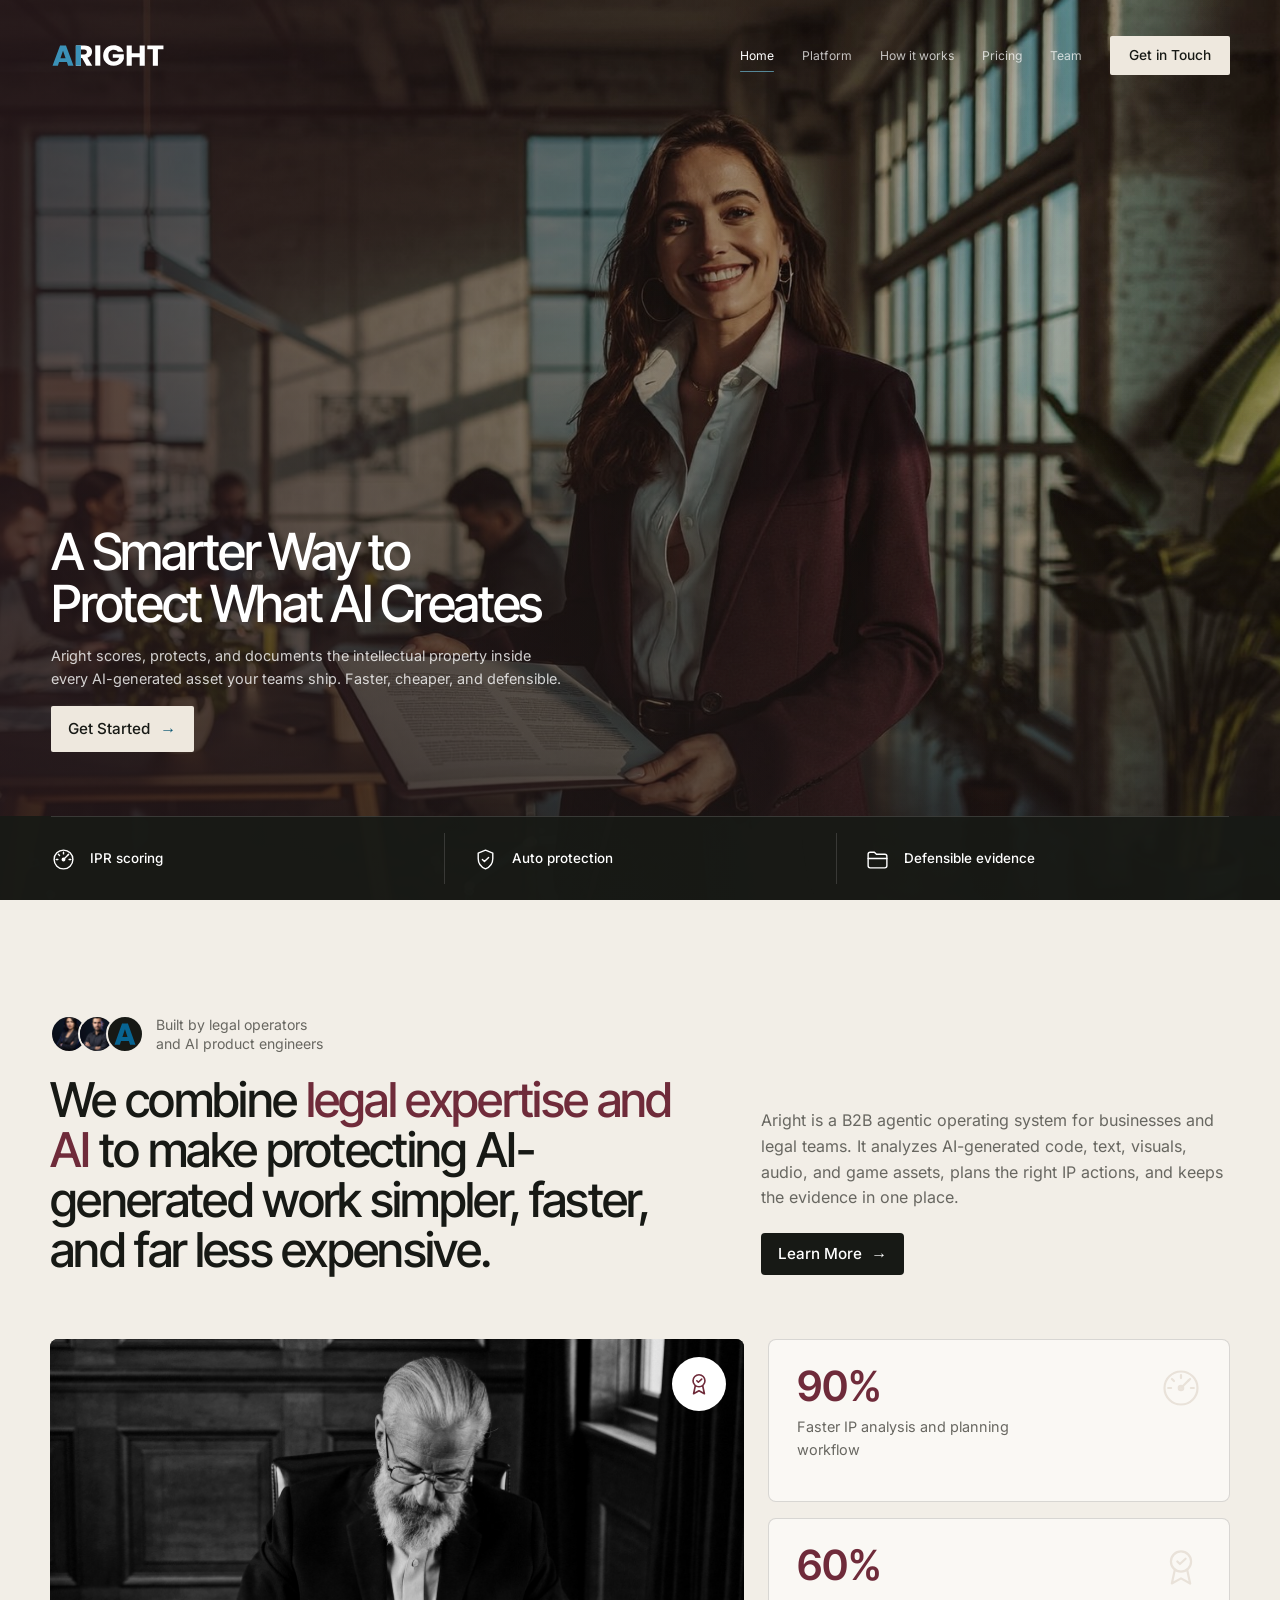
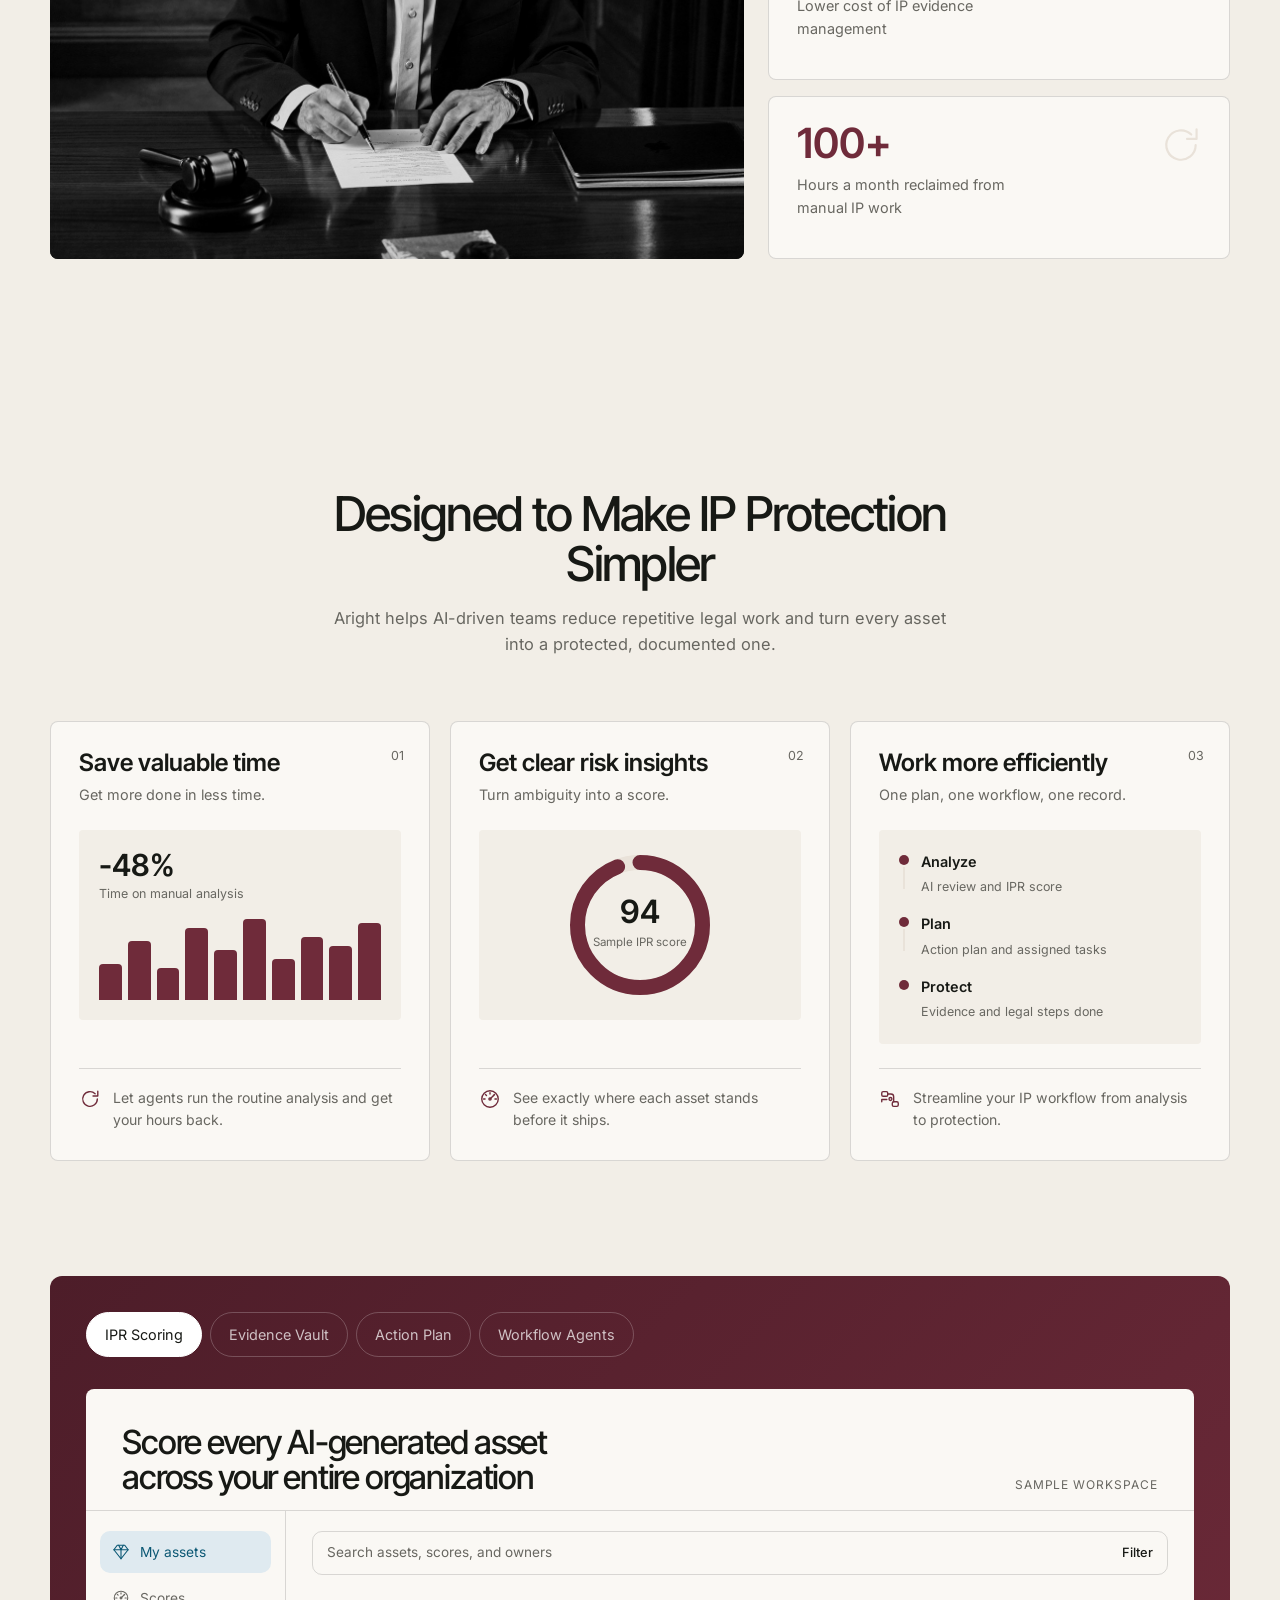
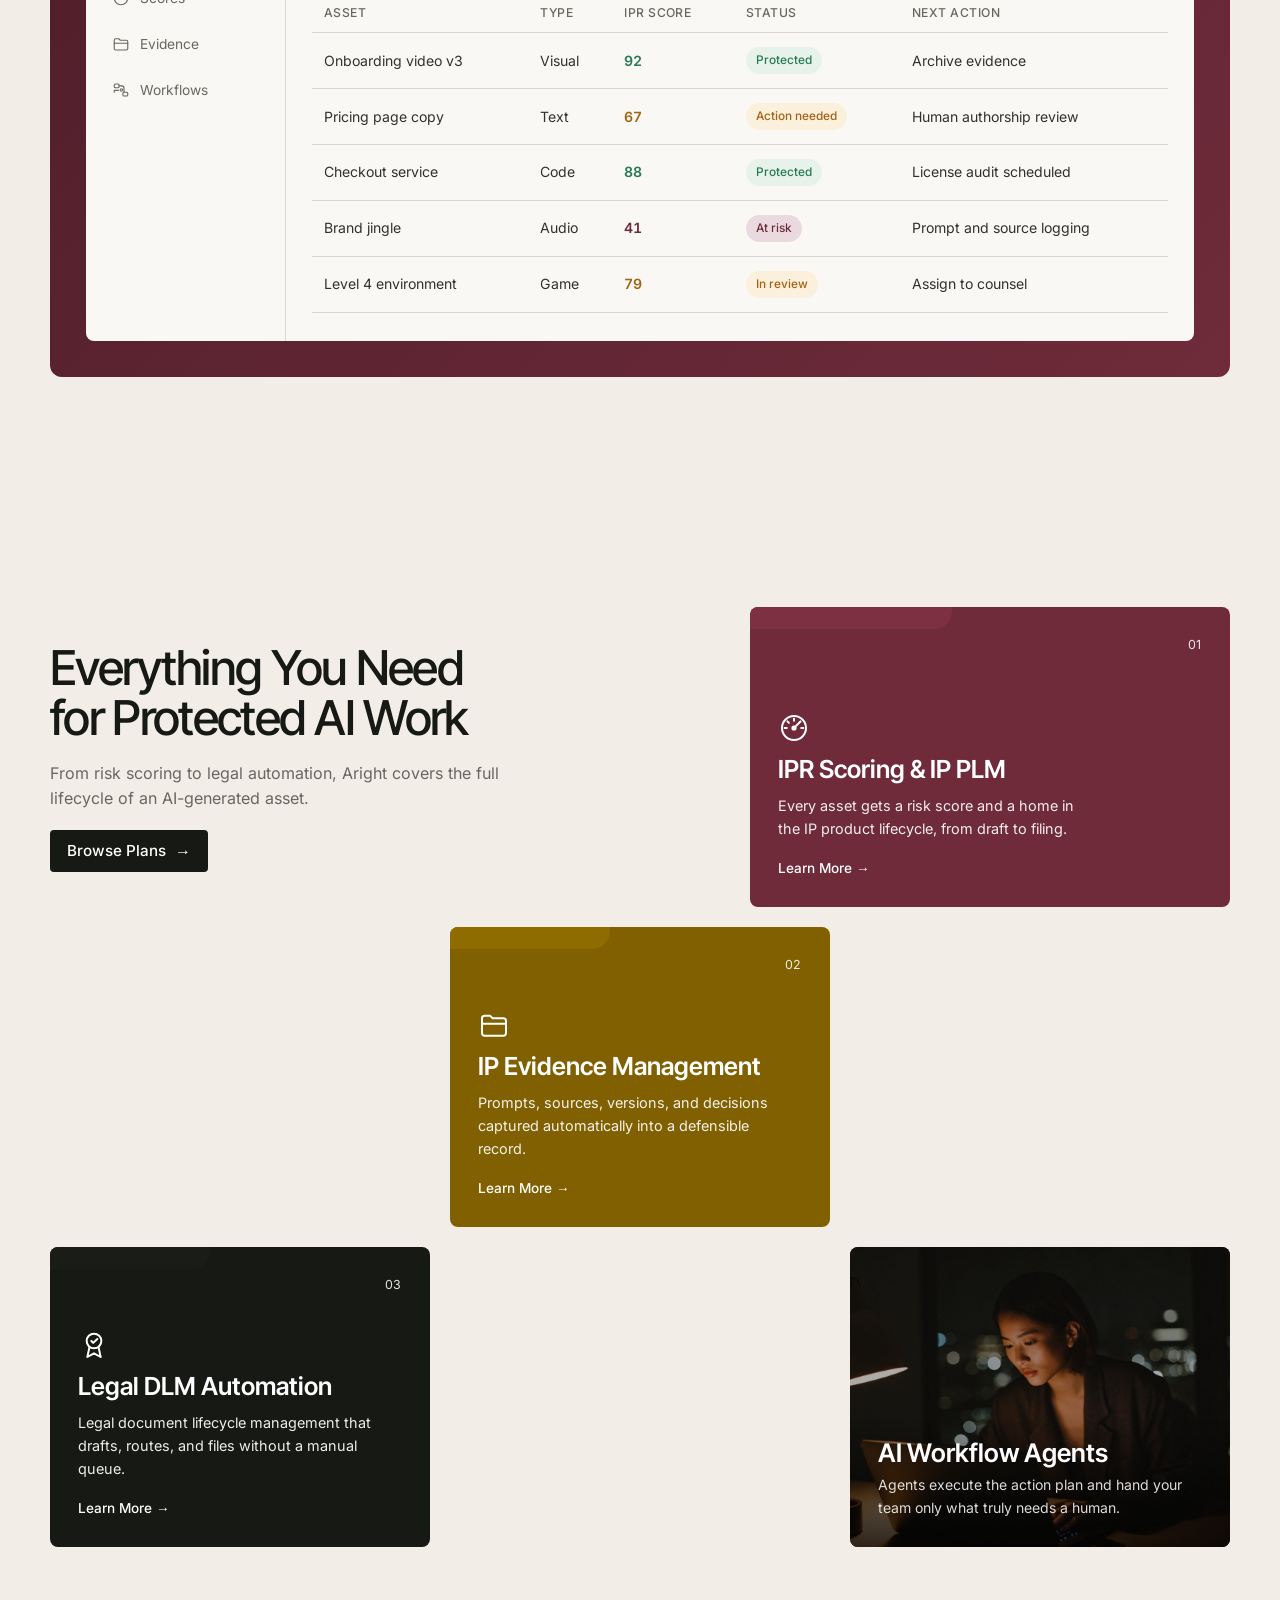
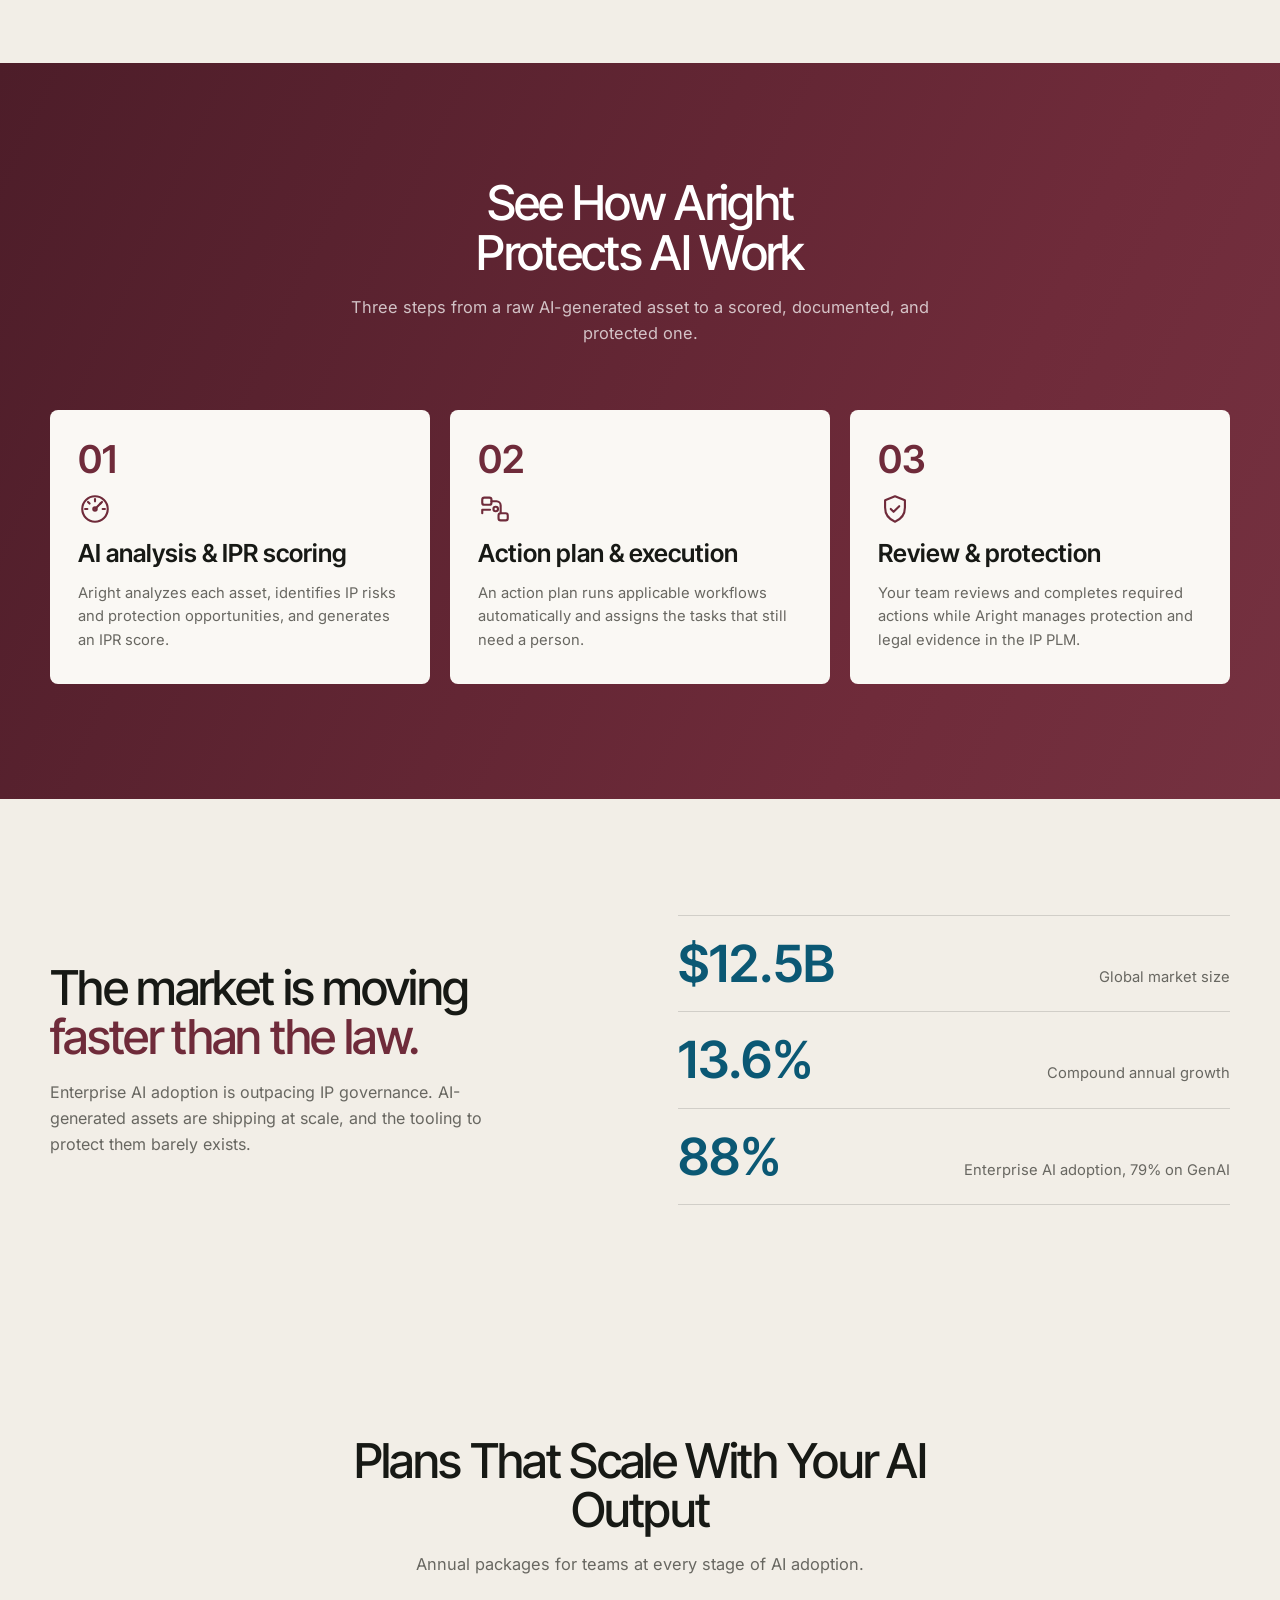
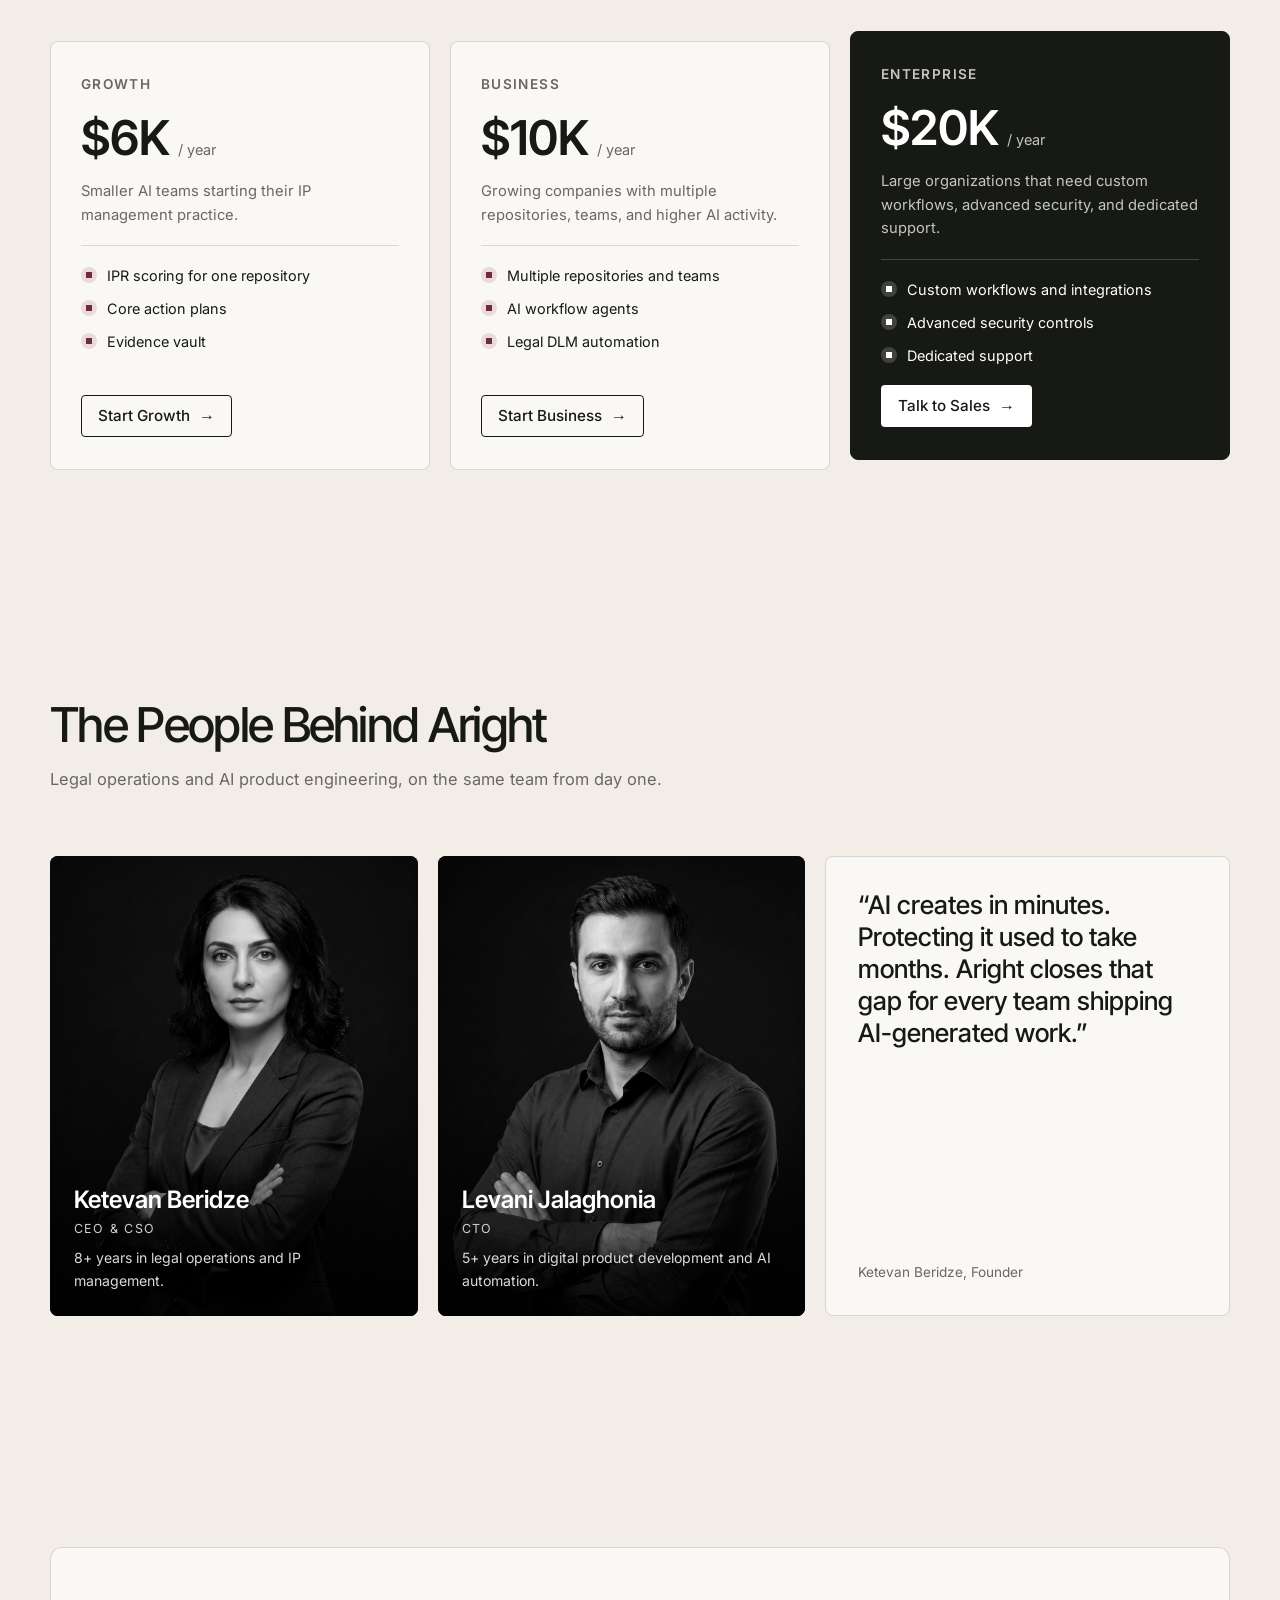
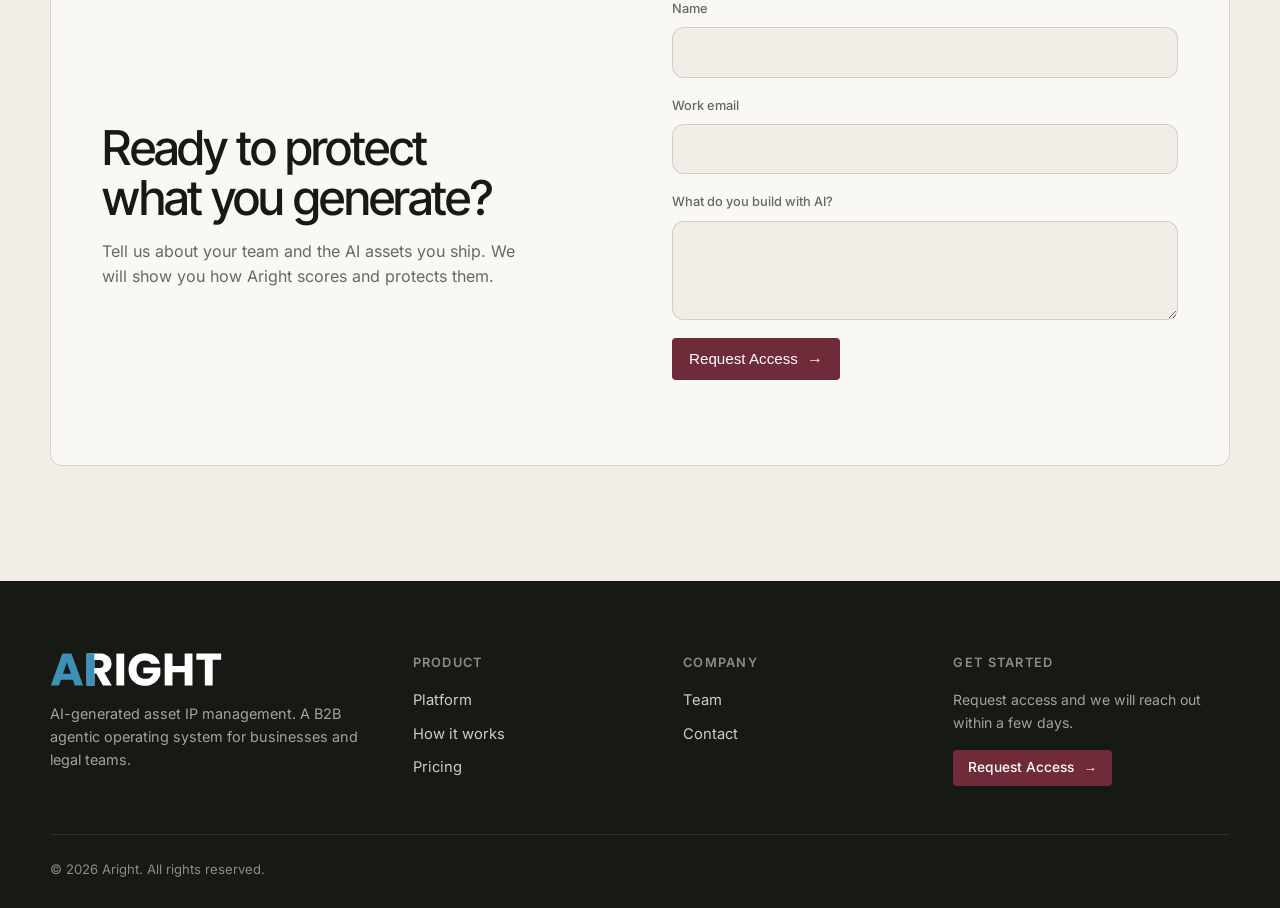
==== commit 8eb8debc: "Build Airight detection console and Vercel API" ====
--- a/index.html
+++ b/index.html
@@ -5,7 +5,7 @@
   <meta name="viewport" content="width=device-width, initial-scale=1, viewport-fit=cover" />
   <title>Aright | AI-Generated Asset IP Management</title>
   <meta name="description" content="Aright scores, protects, and documents the intellectual property inside every AI-generated asset your teams ship. Built for AI-driven companies and legal teams." />
-  <meta name="theme-color" content="#f3f4f6" />
+  <meta name="theme-color" content="#171915" />
   <link rel="icon" href="assets/img/brand-mark.svg" type="image/svg+xml" />
   <link rel="icon" href="assets/img/favicon-32.png" sizes="32x32" />
   <link rel="apple-touch-icon" href="assets/img/apple-touch-icon.png" />
@@ -13,10 +13,14 @@
   <meta property="og:description" content="Score, protect, and document the IP inside every AI-generated asset." />
   <meta property="og:type" content="website" />
   <meta property="og:image" content="assets/img/hero.jpg" />
-  <script>document.documentElement.classList.replace("no-js", "js");</script>
-  <link rel="preconnect" href="https://fonts.googleapis.com" />
-  <link rel="preconnect" href="https://fonts.gstatic.com" crossorigin />
-  <link href="https://fonts.googleapis.com/css2?family=Poppins:wght@400;500;600;700&display=swap" rel="stylesheet" />
+  <script>
+    document.documentElement.classList.replace("no-js", "js");
+    window.__arightBootWatch = setTimeout(function () {
+      document.documentElement.classList.remove("js");
+      document.documentElement.classList.add("no-js", "boot-failed");
+      if (document.body) document.body.classList.remove("is-loading");
+    }, 2500);
+  </script>
   <link rel="stylesheet" href="css/styles.css" />
 </head>
 <body>
@@ -45,9 +49,9 @@
 
   <nav class="nav" id="nav" aria-label="Primary">
     <a class="nav__brand" href="#top" aria-label="Aright home">
-      <img class="brand-logo" src="assets/img/brand-logo.svg" alt="Aright" width="154" height="30" />
+      <img class="brand-logo" src="assets/img/brand-logo-light.svg" alt="Aright" width="154" height="30" />
     </a>
-    <button class="nav__toggle" id="navToggle" aria-expanded="false" aria-controls="navMenu" aria-label="Open menu">
+    <button class="nav__toggle" id="navToggle" type="button" aria-expanded="false" aria-controls="navMenu" aria-label="Open menu">
       <span></span><span></span>
     </button>
     <div class="nav__menu" id="navMenu">
@@ -56,10 +60,11 @@
       <a class="nav__link" href="#how">How it works</a>
       <a class="nav__link" href="#pricing">Pricing</a>
       <a class="nav__link" href="#team">Team</a>
-      <a class="btn btn--maroon btn--sm" href="#contact">
+      <a class="btn btn--maroon btn--sm" href="admin/index.html">
         Get in Touch <span class="btn__arrow" aria-hidden="true"></span>
       </a>
     </div>
+    <a class="nav__mobile-cta" href="admin/index.html">Get in Touch <span aria-hidden="true">↗</span></a>
   </nav>
 
   <!-- ===== HERO ===== -->
@@ -69,29 +74,29 @@
     </div>
     <div class="hero__frame">
       <div class="hero__content">
-        <span class="pill reveal"><i class="pill__dot"></i>AI-Generated Asset IP Management</span>
-        <h1 class="display reveal" style="--d:.08s">A Smarter Way to Protect<br />What AI Creates</h1>
-        <p class="hero__lead reveal" style="--d:.16s">
+        <span class="pill reveal reveal--left"><i class="pill__dot"></i>AI-Generated Asset IP Management</span>
+        <h1 class="display reveal reveal--left" style="--d:.05s">A Smarter Way to Protect What AI Creates</h1>
+        <p class="hero__lead reveal reveal--left" style="--d:.10s">
           Aright scores, protects, and documents the intellectual property inside every
           AI-generated asset your teams ship. Faster, cheaper, and defensible.
         </p>
-        <a class="btn btn--light reveal" style="--d:.24s" href="#contact">
+        <a class="btn btn--light reveal reveal--left" style="--d:.15s" href="#contact">
           Get Started <span class="btn__arrow" aria-hidden="true"></span>
         </a>
       </div>
 
       <ul class="hero__features">
-        <li class="reveal" style="--d:.30s">
+        <li class="reveal" style="--d:.12s">
           <svg class="icon icon--lg" aria-hidden="true"><use href="#i-gauge"/></svg>
-          <div><h3>AI-driven IPR scoring</h3><p>Every asset is analyzed and given a risk score before it ships.</p></div>
+          <div><h3>IPR scoring</h3><p>Every asset is analyzed and given a risk score before it ships.</p></div>
         </li>
-        <li class="reveal" style="--d:.38s">
+        <li class="reveal" style="--d:.18s">
           <svg class="icon icon--lg" aria-hidden="true"><use href="#i-shield"/></svg>
-          <div><h3>Automated protection</h3><p>Action plans and legal workflows run without a manual queue.</p></div>
+          <div><h3>Auto protection</h3><p>Action plans and legal workflows run without a manual queue.</p></div>
         </li>
-        <li class="reveal" style="--d:.46s">
+        <li class="reveal" style="--d:.24s">
           <svg class="icon icon--lg" aria-hidden="true"><use href="#i-folder"/></svg>
-          <div><h3>Evidence you can defend</h3><p>A secure, searchable record ready for any review or dispute.</p></div>
+          <div><h3>Defensible evidence</h3><p>A secure, searchable record ready for any review or dispute.</p></div>
         </li>
       </ul>
     </div>
@@ -103,17 +108,17 @@
     <section class="section intro">
       <div class="container intro__grid">
         <div class="intro__text">
-          <div class="avatars reveal">
-            <img src="assets/img/founder-ketevan.jpg" alt="" />
-            <img src="assets/img/founder-levani.jpg" alt="" />
+          <div class="avatars reveal reveal--left">
+            <img src="assets/img/founder-ketevan.jpg" alt="" loading="lazy" decoding="async" />
+            <img src="assets/img/founder-levani.jpg" alt="" loading="lazy" decoding="async" />
             <span class="avatars__mark"><img src="assets/img/brand-mark.svg" alt="" /></span>
             <p>Built by legal operators<br />and AI product engineers</p>
           </div>
-          <h2 class="h2 reveal" style="--d:.08s">
+          <h2 class="h2 reveal reveal--left" style="--d:.08s">
             We combine <em>legal expertise and AI</em> to make protecting AI-generated work simpler, faster, and far less expensive.
           </h2>
         </div>
-        <div class="intro__aside reveal" style="--d:.16s">
+        <div class="intro__aside reveal reveal--right" style="--d:.16s">
           <p>
             Aright is a B2B agentic operating system for businesses and legal teams. It analyzes
             AI-generated code, text, visuals, audio, and game assets, plans the right IP actions,
@@ -124,22 +129,22 @@
       </div>
 
       <div class="container intro__media">
-        <figure class="media-card reveal">
-          <img src="assets/img/trust.jpg" alt="Legal professional reviewing documents" width="1200" height="900" />
+        <figure class="media-card reveal reveal--left">
+          <img src="assets/img/trust.jpg" alt="Legal professional reviewing documents" width="1200" height="900" loading="lazy" decoding="async" />
           <figcaption class="media-card__badge"><svg class="icon" aria-hidden="true"><use href="#i-seal"/></svg></figcaption>
         </figure>
         <ul class="stats">
-          <li class="stat reveal" style="--d:.08s">
+          <li class="stat reveal reveal--right" style="--d:.08s">
             <div class="stat__num"><span data-count="90">0</span>%</div>
             <p>Faster IP analysis and planning workflow</p>
             <svg class="icon" aria-hidden="true"><use href="#i-gauge"/></svg>
           </li>
-          <li class="stat reveal" style="--d:.16s">
+          <li class="stat reveal reveal--right" style="--d:.16s">
             <div class="stat__num"><span data-count="60">0</span>%</div>
             <p>Lower cost of IP evidence management</p>
             <svg class="icon" aria-hidden="true"><use href="#i-seal"/></svg>
           </li>
-          <li class="stat reveal" style="--d:.24s">
+          <li class="stat reveal reveal--right" style="--d:.24s">
             <div class="stat__num"><span data-count="100">0</span>+</div>
             <p>Hours a month reclaimed from manual IP work</p>
             <svg class="icon" aria-hidden="true"><use href="#i-loop"/></svg>
@@ -157,7 +162,7 @@
         </header>
 
         <div class="cards3">
-          <article class="card reveal">
+          <article class="card reveal reveal--scale">
             <span class="card__num">01</span>
             <h3>Save valuable time</h3>
             <p class="card__sub">Get more done in less time.</p>
@@ -170,7 +175,7 @@
             <a class="card__link" href="#how"><svg class="icon" aria-hidden="true"><use href="#i-loop"/></svg>Let agents run the routine analysis and get your hours back.</a>
           </article>
 
-          <article class="card reveal" style="--d:.1s">
+          <article class="card reveal reveal--scale" style="--d:.1s">
             <span class="card__num">02</span>
             <h3>Get clear risk insights</h3>
             <p class="card__sub">Turn ambiguity into a score.</p>
@@ -184,7 +189,7 @@
             <a class="card__link" href="#how"><svg class="icon" aria-hidden="true"><use href="#i-gauge"/></svg>See exactly where each asset stands before it ships.</a>
           </article>
 
-          <article class="card reveal" style="--d:.2s">
+          <article class="card reveal reveal--scale" style="--d:.2s">
             <span class="card__num">03</span>
             <h3>Work more efficiently</h3>
             <p class="card__sub">One plan, one workflow, one record.</p>
@@ -248,13 +253,13 @@
     <!-- ===== BENTO ===== -->
     <section class="section bento-section">
       <div class="container bento">
-        <div class="bento__intro reveal">
+        <div class="bento__intro reveal reveal--left">
           <h2 class="h2">Everything You Need<br />for Protected AI Work</h2>
           <p>From risk scoring to legal automation, Aright covers the full lifecycle of an AI-generated asset.</p>
           <a class="btn btn--dark" href="#pricing">Browse Plans <span class="btn__arrow" aria-hidden="true"></span></a>
         </div>
 
-        <article class="tile tile--maroon reveal" style="--d:.08s">
+        <article class="tile tile--maroon reveal reveal--scale" style="--d:.08s">
           <span class="tile__num">01</span>
           <svg class="icon icon--light" aria-hidden="true"><use href="#i-gauge"/></svg>
           <h3>IPR Scoring & IP PLM</h3>
@@ -262,7 +267,7 @@
           <a href="#how">Learn More <span aria-hidden="true">→</span></a>
         </article>
 
-        <article class="tile tile--olive reveal" style="--d:.16s">
+        <article class="tile tile--olive reveal reveal--scale" style="--d:.16s">
           <span class="tile__num">02</span>
           <svg class="icon icon--light" aria-hidden="true"><use href="#i-folder"/></svg>
           <h3>IP Evidence Management</h3>
@@ -270,7 +275,7 @@
           <a href="#how">Learn More <span aria-hidden="true">→</span></a>
         </article>
 
-        <article class="tile tile--dark reveal" style="--d:.24s">
+        <article class="tile tile--dark reveal reveal--scale" style="--d:.24s">
           <span class="tile__num">03</span>
           <svg class="icon icon--light" aria-hidden="true"><use href="#i-seal"/></svg>
           <h3>Legal DLM Automation</h3>
@@ -278,8 +283,8 @@
           <a href="#how">Learn More <span aria-hidden="true">→</span></a>
         </article>
 
-        <article class="tile tile--photo reveal" style="--d:.32s">
-          <img src="assets/img/agents.jpg" alt="" width="900" height="600" />
+        <article class="tile tile--photo reveal reveal--scale" style="--d:.32s">
+          <img src="assets/img/agents.jpg" alt="" width="900" height="600" loading="lazy" decoding="async" />
           <div class="tile__over">
             <h3>AI Workflow Agents</h3>
             <p>Agents execute the action plan and hand your team only what truly needs a human.</p>
@@ -297,19 +302,19 @@
         </header>
 
         <div class="steps" id="steps">
-          <article class="step reveal">
+          <article class="step reveal reveal--scale">
             <span class="step__num">01</span>
             <svg class="icon" aria-hidden="true"><use href="#i-gauge"/></svg>
             <h3>AI analysis & IPR scoring</h3>
             <p>Aright analyzes each asset, identifies IP risks and protection opportunities, and generates an IPR score.</p>
           </article>
-          <article class="step reveal" style="--d:.1s">
+          <article class="step reveal reveal--scale" style="--d:.1s">
             <span class="step__num">02</span>
             <svg class="icon" aria-hidden="true"><use href="#i-node"/></svg>
             <h3>Action plan & execution</h3>
             <p>An action plan runs applicable workflows automatically and assigns the tasks that still need a person.</p>
           </article>
-          <article class="step reveal" style="--d:.2s">
+          <article class="step reveal reveal--scale" style="--d:.2s">
             <span class="step__num">03</span>
             <svg class="icon" aria-hidden="true"><use href="#i-shield"/></svg>
             <h3>Review & protection</h3>
@@ -322,14 +327,14 @@
     <!-- ===== WHY NOW ===== -->
     <section class="section whynow">
       <div class="container whynow__grid">
-        <div class="reveal">
+        <div class="reveal reveal--left">
           <h2 class="h2">The market is moving<br /><em>faster than the law.</em></h2>
           <p>Enterprise AI adoption is outpacing IP governance. AI-generated assets are shipping at scale, and the tooling to protect them barely exists.</p>
         </div>
         <ul class="figures">
-          <li class="reveal" style="--d:.08s"><strong>$12.5B</strong><span>Global market size</span></li>
-          <li class="reveal" style="--d:.16s"><strong>13.6%</strong><span>Compound annual growth</span></li>
-          <li class="reveal" style="--d:.24s"><strong>88%</strong><span>Enterprise AI adoption, 79% on GenAI</span></li>
+          <li class="reveal reveal--right" style="--d:.08s"><strong>$12.5B</strong><span>Global market size</span></li>
+          <li class="reveal reveal--right" style="--d:.16s"><strong>13.6%</strong><span>Compound annual growth</span></li>
+          <li class="reveal reveal--right" style="--d:.24s"><strong>88%</strong><span>Enterprise AI adoption, 79% on GenAI</span></li>
         </ul>
       </div>
     </section>
@@ -342,7 +347,7 @@
           <p>Annual packages for teams at every stage of AI adoption.</p>
         </header>
         <div class="plans">
-          <article class="plan reveal">
+          <article class="plan reveal reveal--scale">
             <h3>Growth</h3>
             <div class="plan__price"><strong>$6K</strong><span>/ year</span></div>
             <p>Smaller AI teams starting their IP management practice.</p>
@@ -353,7 +358,7 @@
             </ul>
             <a class="btn btn--outline" href="#contact">Start Growth <span class="btn__arrow" aria-hidden="true"></span></a>
           </article>
-          <article class="plan reveal" style="--d:.1s">
+          <article class="plan reveal reveal--scale" style="--d:.1s">
             <h3>Business</h3>
             <div class="plan__price"><strong>$10K</strong><span>/ year</span></div>
             <p>Growing companies with multiple repositories, teams, and higher AI activity.</p>
@@ -364,7 +369,7 @@
             </ul>
             <a class="btn btn--outline" href="#contact">Start Business <span class="btn__arrow" aria-hidden="true"></span></a>
           </article>
-          <article class="plan plan--featured reveal" style="--d:.2s">
+          <article class="plan plan--featured reveal reveal--scale" style="--d:.2s">
             <h3>Enterprise</h3>
             <div class="plan__price"><strong>$20K</strong><span>/ year</span></div>
             <p>Large organizations that need custom workflows, advanced security, and dedicated support.</p>
@@ -387,23 +392,23 @@
           <p>Legal operations and AI product engineering, on the same team from day one.</p>
         </header>
         <div class="people">
-          <article class="person reveal">
-            <img src="assets/img/founder-ketevan.jpg" alt="Ketevan Beridze" width="800" height="1000" />
+          <article class="person reveal reveal--left">
+            <img src="assets/img/founder-ketevan.jpg" alt="Ketevan Beridze" width="800" height="1000" loading="lazy" decoding="async" />
             <div class="person__meta">
               <h3>Ketevan Beridze</h3>
               <span>CEO & CSO</span>
               <p>8+ years in legal operations and IP management.</p>
             </div>
           </article>
-          <article class="person reveal" style="--d:.1s">
-            <img src="assets/img/founder-levani.jpg" alt="Levani Jalaghonia" width="800" height="1000" />
+          <article class="person reveal reveal--scale" style="--d:.1s">
+            <img src="assets/img/founder-levani.jpg" alt="Levani Jalaghonia" width="800" height="1000" loading="lazy" decoding="async" />
             <div class="person__meta">
               <h3>Levani Jalaghonia</h3>
               <span>CTO</span>
               <p>5+ years in digital product development and AI automation.</p>
             </div>
           </article>
-          <blockquote class="person__quote reveal" style="--d:.2s">
+          <blockquote class="person__quote reveal reveal--right" style="--d:.2s">
             <p>“AI creates in minutes. Protecting it used to take months. Aright closes that gap for every team shipping AI-generated work.”</p>
             <footer>Ketevan Beridze, Founder</footer>
           </blockquote>
--- a/css/styles.css
+++ b/css/styles.css
@@ -3,31 +3,48 @@
    Brand palette and typography are taken from the pitch deck.
    ========================================================= */
 
+@font-face {
+  font-family: "Inter";
+  src: url("../assets/fonts/inter-latin.woff2") format("woff2");
+  font-style: normal;
+  font-weight: 400 600;
+  font-display: swap;
+}
+
+@font-face {
+  font-family: "Inter Tight";
+  src: url("../assets/fonts/inter-tight-latin.woff2") format("woff2");
+  font-style: normal;
+  font-weight: 400 600;
+  font-display: swap;
+}
+
 :root {
-  --cream: #f3f4f6;
-  --cream-2: #e1e4e7;
-  --paper: #ffffff;
-  --ink: #141f34;
-  --ink-2: #1f2937;
-  --muted: #667085;
-  --line: rgba(20, 31, 52, 0.14);
-  --brand-blue: #076492;
-  --brand-blue-deep: #022955;
-  --brand-blue-soft: #e8f4f8;
-  --maroon: #6b2a3a;
-  --maroon-deep: #4f1e2b;
-  --maroon-soft: #f3e7ea;
-  --olive: #4b6486;
-  --gold: #aac0de;
+  --cream: #f2eee7;
+  --cream-2: #e9e2d9;
+  --paper: #faf8f4;
+  --ink: #171915;
+  --ink-2: #30322d;
+  --muted: #686761;
+  --line: rgba(23, 25, 21, 0.15);
+  --brand-blue: #0b5874;
+  --brand-blue-deep: #07384c;
+  --brand-blue-soft: #dfeaf0;
+  --maroon: #6f2b3a;
+  --maroon-deep: #4d1d29;
+  --maroon-soft: #eadadf;
+  --olive: #806000;
+  --gold: #b4860b;
   --green: #287a53;
   --amber: #a46314;
 
-  --serif: "Poppins", ui-sans-serif, system-ui, -apple-system, sans-serif;
-  --sans: "Poppins", ui-sans-serif, system-ui, -apple-system, sans-serif;
-
-  --r-lg: 32px;
-  --r-md: 22px;
-  --r-sm: 14px;
+  --display: "Inter Tight", "Helvetica Neue", "Segoe UI", Arial, sans-serif;
+  --sans: "Inter", "Helvetica Neue", "Segoe UI", Arial, sans-serif;
+  --serif: var(--display);
+
+  --r-lg: 12px;
+  --r-md: 8px;
+  --r-sm: 4px;
 
   --container: 1180px;
   --gutter: 24px;
@@ -95,7 +112,7 @@
   font-family: var(--sans);
   font-size: 1.5rem;
   letter-spacing: 0.03em;
-  font-weight: 700;
+  font-weight: 600;
 }
 
 .brand-logo {
@@ -106,16 +123,16 @@
 
 /* ---------- Typography ---------- */
 .display {
-  font-family: var(--serif);
-  font-weight: 700;
+  font-family: var(--display);
+  font-weight: 500;
   font-size: clamp(2.65rem, 6vw, 4.8rem);
   line-height: 1;
   letter-spacing: -0.045em;
 }
 
 .h2 {
-  font-family: var(--serif);
-  font-weight: 700;
+  font-family: var(--display);
+  font-weight: 500;
   font-size: clamp(2rem, 3.8vw, 3rem);
   line-height: 1.04;
   letter-spacing: -0.035em;
@@ -164,10 +181,22 @@
   opacity: 0;
   transform: translateY(26px);
   transition:
-    opacity 0.9s var(--ease),
-    transform 0.9s var(--ease);
+    opacity 0.8s var(--ease),
+    transform 0.8s var(--ease);
   transition-delay: var(--d, 0s);
   will-change: opacity, transform;
+}
+
+.reveal--left {
+  transform: translateX(-24px);
+}
+
+.reveal--right {
+  transform: translateX(24px);
+}
+
+.reveal--scale {
+  transform: translateY(18px) scale(0.975);
 }
 
 .reveal.in {
@@ -210,29 +239,39 @@
 .btn {
   display: inline-flex;
   align-items: center;
-  gap: 12px;
-  padding: 7px 7px 7px 20px;
-  border-radius: 999px;
-  font-weight: 600;
+  gap: 9px;
+  padding: 12px 16px;
+  border-radius: 4px;
+  font-weight: 500;
   font-size: 0.95rem;
   line-height: 1;
   border: 1px solid transparent;
   cursor: pointer;
+  position: relative;
+  isolation: isolate;
+  overflow: hidden;
   transition:
-    transform 0.25s var(--ease),
-    background-color 0.25s ease,
-    box-shadow 0.25s ease;
+    transform 0.35s var(--ease),
+    background-color 0.3s ease,
+    color 0.3s ease,
+    border-color 0.3s ease,
+    box-shadow 0.35s ease;
   white-space: nowrap;
 }
 
 .btn__arrow {
-  width: 34px;
-  height: 34px;
-  border-radius: 50%;
+  width: auto;
+  height: auto;
+  border-radius: 0;
   display: inline-grid;
   place-items: center;
+  position: relative;
+  z-index: 1;
   font-size: 1rem;
-  transition: transform 0.3s var(--ease);
+  transition:
+    transform 0.4s var(--ease),
+    background-color 0.3s ease,
+    color 0.3s ease;
 }
 
 .btn__arrow::after {
@@ -245,36 +284,46 @@
 
 .btn:hover {
   transform: translateY(-1px);
+  box-shadow: none;
+}
+
+.btn:hover .btn__arrow {
+  transform: translateX(3px);
 }
 
 .btn:hover .btn__arrow::after {
-  transform: translateX(3px);
+  transform: translateX(2px);
 }
 
 .btn:active {
-  transform: translateY(0) scale(0.98);
+  transform: translateY(-1px) scale(0.97);
+  transition-duration: 0.08s;
 }
 
 .btn--sm {
-  padding: 5px 5px 5px 16px;
+  padding: 10px 14px;
   font-size: 0.86rem;
 }
 
 .btn--sm .btn__arrow {
-  width: 28px;
-  height: 28px;
+  width: auto;
+  height: auto;
   font-size: 0.85rem;
 }
 
 .btn--light {
   background: #fff;
   color: var(--ink);
-  box-shadow: 0 10px 30px rgba(2, 41, 85, 0.2);
+  box-shadow: none;
 }
 
 .btn--light .btn__arrow {
-  background: var(--maroon);
-  color: #fff;
+  background: transparent;
+  color: currentColor;
+}
+
+.hero .btn--light .btn__arrow {
+  background: transparent;
 }
 
 .btn--maroon {
@@ -287,8 +336,8 @@
 }
 
 .btn--maroon .btn__arrow {
-  background: #fff;
-  color: var(--ink);
+  background: transparent;
+  color: currentColor;
 }
 
 .btn--dark {
@@ -297,8 +346,8 @@
 }
 
 .btn--dark .btn__arrow {
-  background: #fff;
-  color: var(--ink);
+  background: transparent;
+  color: currentColor;
 }
 
 .btn--outline {
@@ -308,8 +357,8 @@
 }
 
 .btn--outline .btn__arrow {
-  background: var(--ink);
-  color: #fff;
+  background: transparent;
+  color: currentColor;
 }
 
 .btn--outline:hover {
@@ -318,8 +367,8 @@
 }
 
 .btn--outline:hover .btn__arrow {
-  background: #fff;
-  color: var(--ink);
+  background: transparent;
+  color: currentColor;
 }
 
 /* ---------- Pill / eyebrow ---------- */
@@ -353,6 +402,10 @@
   background: var(--maroon);
 }
 
+.hero .pill {
+  display: none;
+}
+
 /* =========================================================
    LOADER
    ========================================================= */
@@ -365,8 +418,8 @@
   place-content: center;
   gap: 22px;
   transition:
-    opacity 0.6s ease,
-    visibility 0.6s ease;
+    opacity 0.32s ease,
+    visibility 0.32s ease;
 }
 
 .loader.is-done {
@@ -416,53 +469,63 @@
    ========================================================= */
 .nav {
   position: fixed;
-  top: clamp(18px, 2.4vw, 38px);
+  top: calc(clamp(14px, 2vw, 28px) + 10px);
   left: 50%;
   transform: translateX(-50%);
   z-index: 1000;
-  width: min(var(--container), 100% - var(--gutter) * 2);
+  width: min(var(--container), calc(100% - 64px));
   display: flex;
   align-items: center;
   justify-content: space-between;
   gap: 24px;
-  padding: 10px 10px 10px 20px;
-  border-radius: 22px;
-  background: rgba(243, 244, 246, 0.93);
+  padding: 0;
+  border-radius: 0;
+  background: transparent;
+  border: 0;
+  box-shadow: none;
+  color: #fff;
+  transition:
+    top 0.35s var(--ease),
+    transform 0.45s var(--ease),
+    opacity 0.3s ease,
+    background-color 0.3s ease,
+    box-shadow 0.3s ease;
+}
+
+.nav.is-scrolled {
+  top: 0;
+  padding: 9px 12px 9px 16px;
+  border-radius: 0 0 4px 4px;
+  background: rgba(23, 25, 21, 0.9);
+  box-shadow: 0 12px 30px rgba(0, 0, 0, 0.2);
   backdrop-filter: blur(16px);
   -webkit-backdrop-filter: blur(16px);
-  border: 1px solid rgba(20, 31, 52, 0.12);
-  color: var(--ink);
-  transition:
-    background-color 0.3s ease,
-    box-shadow 0.3s ease,
-    padding 0.3s ease;
-}
-
-.nav.is-scrolled {
-  background: rgba(255, 255, 255, 0.96);
-  box-shadow: 0 12px 40px rgba(20, 31, 52, 0.16);
-  padding-block: 8px;
 }
 
 .nav__brand {
   display: flex;
   align-items: center;
   flex: 0 0 auto;
+  padding-inline: 2px;
+}
+
+.nav__brand:hover {
+  opacity: 0.82;
 }
 
 .nav__brand .brand-logo {
-  width: 154px;
+  width: 112px;
 }
 
 .nav__menu {
   display: flex;
   align-items: center;
-  gap: 26px;
+  gap: 28px;
 }
 
 .nav__link {
-  font-size: 0.92rem;
-  color: rgba(20, 31, 52, 0.7);
+  font-size: 0.76rem;
+  color: rgba(255, 255, 255, 0.72);
   position: relative;
   transition: color 0.2s ease;
 }
@@ -472,23 +535,38 @@
   position: absolute;
   left: 0;
   right: 100%;
-  bottom: -6px;
+  bottom: -7px;
   height: 1px;
-  background: var(--brand-blue);
+  border-radius: 999px;
+  background: rgba(91, 145, 163, 0.92);
   transition: right 0.3s var(--ease);
 }
 
 .nav__link:hover,
 .nav__link.is-active {
+  color: #fff;
+}
+
+.nav .btn--maroon {
+  padding: 12px 18px;
+  border-radius: 2px;
+  background: #eee8de;
   color: var(--ink);
-}
-
-.nav .btn--maroon {
-  background: var(--brand-blue);
+  box-shadow: none;
 }
 
 .nav .btn--maroon:hover {
-  background: var(--brand-blue-deep);
+  background: var(--gold);
+  color: var(--ink);
+  box-shadow: none;
+}
+
+.nav .btn__arrow {
+  display: none;
+}
+
+.nav__mobile-cta {
+  display: none;
 }
 
 .nav__link:hover::after,
@@ -500,9 +578,9 @@
   display: none;
   width: 44px;
   height: 44px;
-  border-radius: 14px;
-  border: 1px solid rgba(20, 31, 52, 0.18);
-  background: transparent;
+  border-radius: 2px;
+  border: 1px solid rgba(255, 255, 255, 0.28);
+  background: rgba(0, 0, 0, 0.18);
   cursor: pointer;
   flex-direction: column;
   align-items: center;
@@ -513,7 +591,7 @@
 .nav__toggle span {
   width: 20px;
   height: 2px;
-  background: var(--ink);
+  background: #fff;
   transition: transform 0.3s var(--ease);
 }
 
@@ -530,11 +608,12 @@
    ========================================================= */
 .hero {
   position: relative;
-  min-height: min(100dvh, 940px);
-  padding: clamp(14px, 2vw, 28px);
+  min-height: clamp(680px, 100svh, 900px);
+  padding: 0;
   display: flex;
   align-items: stretch;
   isolation: isolate;
+  background: #191a18;
 }
 
 .hero__bg {
@@ -549,8 +628,9 @@
   width: 100%;
   height: 100%;
   object-fit: cover;
-  transform: scale(1.035);
-  filter: brightness(0.5) saturate(0.72) contrast(1.05);
+  object-position: 60% center;
+  transform: scale(1.015);
+  filter: brightness(0.84) saturate(0.86) contrast(1.02);
 }
 
 .hero__bg::after {
@@ -558,71 +638,126 @@
   position: absolute;
   inset: 0;
   background:
-    linear-gradient(90deg, rgba(2, 41, 85, 0.5), rgba(20, 31, 52, 0.06) 64%),
-    radial-gradient(65% 70% at 30% 42%, transparent 0%, rgba(20, 31, 52, 0.62) 100%);
+    linear-gradient(90deg, rgba(38, 24, 28, 0.72) 0%, rgba(31, 24, 24, 0.4) 48%, rgba(24, 22, 20, 0.08) 78%, transparent 100%),
+    linear-gradient(180deg, rgba(24, 22, 20, 0.02) 45%, rgba(29, 22, 23, 0.58) 100%);
 }
 
 .hero__frame {
   position: relative;
   width: 100%;
-  border-radius: var(--r-lg);
-  border: 2px solid rgba(255, 255, 255, 0.85);
+  border-radius: 0;
+  border: 0;
   overflow: hidden;
   display: flex;
   flex-direction: column;
   justify-content: flex-end;
-  padding: 120px clamp(20px, 4vw, 48px) clamp(20px, 3vw, 36px);
-  min-height: calc(min(100dvh, 940px) - clamp(28px, 4vw, 56px));
-  background:
-    linear-gradient(180deg, rgba(20, 31, 52, 0.36) 0%, rgba(20, 31, 52, 0) 34%, rgba(20, 31, 52, 0.08) 54%, rgba(20, 31, 52, 0.84) 100%);
+  padding: 138px clamp(24px, 4vw, 56px) 0;
+  min-height: clamp(680px, 100svh, 900px);
+  background: transparent;
   color: #fff;
 }
 
 .hero__content {
-  max-width: 620px;
+  width: 100%;
+  max-width: var(--container);
+  margin-inline: auto;
   display: flex;
   flex-direction: column;
   align-items: flex-start;
-  gap: 22px;
-  padding-bottom: clamp(36px, 6vw, 72px);
+  gap: 16px;
+  padding-bottom: clamp(42px, 6vw, 64px);
+}
+
+.hero__content > * {
+  max-width: 100%;
+}
+
+.hero__content .display {
+  max-width: 730px;
+  font-family: var(--display);
+  font-size: clamp(3rem, 4vw, 4.15rem);
+  font-weight: 500;
+  line-height: 1.02;
+  text-wrap: balance;
 }
 
 .hero__lead {
-  font-size: 1.05rem;
+  font-size: 0.9rem;
+  line-height: 1.55;
   color: rgba(255, 255, 255, 0.8);
-  max-width: 480px;
+  max-width: 520px;
+}
+
+.hero .btn--light {
+  padding: 13px 16px;
+  border-radius: 2px;
+  background: #eee8de;
+  color: var(--ink);
+  box-shadow: none;
+}
+
+.hero .btn--light .btn__arrow {
+  width: 18px;
+  height: 18px;
+  background: transparent;
+  color: var(--brand-blue);
 }
 
 .hero__features {
+  width: min(var(--container), 100%);
+  margin-inline: auto;
   display: grid;
   grid-template-columns: repeat(3, 1fr);
-  gap: 40px;
-  padding-top: 28px;
-  border-top: 1px solid rgba(255, 255, 255, 0.28);
+  gap: 0;
+  min-height: 84px;
+  padding: 16px 0;
+  border-top: 1px solid rgba(255, 255, 255, 0.14);
+  background: rgba(23, 25, 21, 0.92);
+  box-shadow: 0 0 0 100vmax rgba(23, 25, 21, 0.92);
+  clip-path: inset(0 -100vmax);
 }
 
 .hero__features li {
   display: flex;
-  gap: 18px;
-  align-items: flex-start;
+  gap: 14px;
+  padding-inline: 28px;
+  align-items: center;
+  min-width: 0;
+}
+
+.hero__features li > div {
+  min-width: 0;
+}
+
+.hero__features li:not(:first-child) {
+  border-left: 1px solid rgba(255, 255, 255, 0.14);
+}
+
+.hero__features li:first-child {
+  padding-left: 0;
+}
+
+.hero__features li:last-child {
+  padding-right: 0;
 }
 
 .hero__features .icon {
   color: #fff;
-  margin-top: 2px;
+  width: 25px;
+  height: 25px;
+  margin-top: 1px;
 }
 
 .hero__features h3 {
-  font-family: var(--serif);
-  font-weight: 600;
-  font-size: 1.24rem;
-  line-height: 1.1;
-  margin-bottom: 8px;
+  font-family: var(--sans);
+  font-weight: 500;
+  font-size: 0.84rem;
+  line-height: 1.25;
+  margin: 0;
 }
 
 .hero__features p {
-  font-size: 0.9rem;
-  color: rgba(255, 255, 255, 0.72);
+  display: none;
 }
 
 /* =========================================================
@@ -740,7 +875,7 @@
 
 .stat__num {
   font-family: var(--serif);
-  font-weight: 700;
+  font-weight: 600;
   font-size: 2.6rem;
   line-height: 1;
   color: var(--maroon);
@@ -826,7 +961,7 @@
 .mini__label strong {
   display: block;
   font-family: var(--serif);
-  font-weight: 700;
+  font-weight: 600;
   font-size: 1.9rem;
   line-height: 1;
 }
@@ -853,7 +988,8 @@
   transition: transform 0.9s var(--ease);
 }
 
-.reveal.in .bars i {
+.reveal.in .bars i,
+.has-revealed .bars i {
   transform: scaleY(1);
 }
 
@@ -904,7 +1040,7 @@
 .donut__label strong {
   display: block;
   font-family: var(--serif);
-  font-weight: 700;
+  font-weight: 600;
   font-size: 2rem;
   line-height: 1;
 }
@@ -981,7 +1117,7 @@
    PRODUCT PANEL
    ========================================================= */
 .panel {
-  background: linear-gradient(135deg, var(--ink), var(--brand-blue-deep));
+  background: linear-gradient(135deg, var(--maroon-deep), var(--maroon));
   border-radius: var(--r-lg);
   padding: clamp(20px, 3vw, 36px);
   color: #fff;
@@ -1036,6 +1172,14 @@
 .app__head .h2 {
   font-size: clamp(1.6rem, 2.6vw, 2.2rem);
   max-width: 520px;
+  transition:
+    opacity 0.18s ease,
+    transform 0.18s var(--ease);
+}
+
+.app__head .h2.is-changing {
+  opacity: 0;
+  transform: translateY(4px);
 }
 
 .app__hint {
@@ -1262,7 +1406,7 @@
 
 .tile--olive {
   grid-column: 5 / 9;
-  background: var(--brand-blue);
+  background: var(--olive);
 }
 
 .tile--photo {
@@ -1313,7 +1457,7 @@
    HOW IT WORKS — maroon band
    ========================================================= */
 .band--maroon {
-  background: linear-gradient(115deg, var(--ink) 0%, var(--ink) 58%, var(--brand-blue-deep) 135%);
+  background: linear-gradient(115deg, var(--maroon-deep) 0%, var(--maroon) 72%, #7c3948 135%);
   color: #fff;
 }
 
@@ -1340,7 +1484,7 @@
 
 .step__num {
   font-family: var(--serif);
-  font-weight: 700;
+  font-weight: 600;
   font-size: 2.4rem;
   line-height: 1;
   color: var(--maroon);
@@ -1396,7 +1540,7 @@
 
 .figures strong {
   font-family: var(--serif);
-  font-weight: 700;
+  font-weight: 600;
   font-size: clamp(2.2rem, 4vw, 3.2rem);
   line-height: 1;
   color: var(--brand-blue);
@@ -1452,7 +1596,7 @@
 
 .plan__price strong {
   font-family: var(--serif);
-  font-weight: 700;
+  font-weight: 600;
   font-size: 3rem;
   line-height: 1;
 }
@@ -1763,6 +1907,39 @@
   color: #fff;
 }
 
+/* One-time entrance motion is removed by JS after completion so it never
+   delays the component's regular hover/focus transitions. */
+.reveal {
+  transition:
+    opacity 0.65s var(--ease) var(--d, 0s),
+    transform 0.65s var(--ease) var(--d, 0s) !important;
+}
+
+@media (hover: none), (pointer: coarse) {
+  .btn:hover,
+  .card:hover,
+  .stat:hover,
+  .tile:hover,
+  .step:hover,
+  .plan:hover,
+  .plan--featured:hover,
+  .plan--featured.reveal.in:hover {
+    transform: none;
+    box-shadow: none;
+  }
+
+  .btn:hover .btn__arrow,
+  .btn:hover .btn__arrow::after {
+    transform: none;
+  }
+
+  .media-card:hover img,
+  .tile--photo:hover img,
+  .person:hover img {
+    transform: none;
+  }
+}
+
 /* =========================================================
    RESPONSIVE
    ========================================================= */
@@ -1777,21 +1954,84 @@
   .footer__grid { grid-template-columns: 1fr 1fr; }
 }
 
-@media (max-width: 900px) {
-  .nav__toggle { display: flex; }
+@media (min-width: 960px) and (max-width: 1199px) {
+  .hero__bg img { object-position: 72% center; }
+  .hero__features h3 { min-height: 2.2em; }
+}
+
+@media (max-width: 959px) {
+  .nav {
+    width: calc(100% - 32px);
+    top: 22px;
+    display: grid;
+    grid-template-columns: 1fr auto 1fr;
+    grid-template-areas: "toggle brand cta";
+    gap: 12px;
+    padding: 0;
+    background: transparent;
+    border: 0;
+    box-shadow: none;
+    backdrop-filter: none;
+    -webkit-backdrop-filter: none;
+  }
+  .nav.is-scrolled {
+    top: 0;
+    padding: 8px 10px;
+    border-radius: 0 0 4px 4px;
+    background: rgba(23, 25, 21, 0.92);
+    box-shadow: 0 10px 26px rgba(0, 0, 0, 0.2);
+  }
+  .nav__brand {
+    grid-area: brand;
+    justify-self: center;
+    min-height: auto;
+    padding: 0;
+    border: 0;
+    background: transparent;
+    box-shadow: none;
+    backdrop-filter: none;
+    -webkit-backdrop-filter: none;
+  }
+  .nav__brand .brand-logo { width: 96px; }
+  .nav__brand:hover { opacity: 1; }
+  .nav__toggle {
+    grid-area: toggle;
+    display: flex;
+    justify-self: start;
+    width: 38px;
+    height: 38px;
+  }
+  .nav__mobile-cta {
+    grid-area: cta;
+    display: inline-flex;
+    align-items: center;
+    justify-self: end;
+    align-self: center;
+    gap: 6px;
+    min-height: 36px;
+    padding: 8px 11px;
+    border-radius: 2px;
+    background: #eee8de;
+    color: var(--ink);
+    font-size: 0.68rem;
+    font-weight: 500;
+    line-height: 1;
+  }
   .nav__menu {
     position: absolute;
-    top: calc(100% + 10px);
+    top: calc(100% + 12px);
     left: 0;
     right: 0;
     flex-direction: column;
     align-items: stretch;
     gap: 6px;
     padding: 14px;
-    border-radius: 18px;
-    background: rgba(255, 255, 255, 0.98);
-    border: 1px solid rgba(20, 31, 52, 0.12);
-    box-shadow: 0 18px 48px rgba(20, 31, 52, 0.18);
+    border-radius: 4px;
+    background: rgba(250, 248, 244, 0.98);
+    border: 1px solid var(--line);
+    box-shadow: 0 18px 48px rgba(0, 0, 0, 0.18);
+    backdrop-filter: blur(20px);
+    -webkit-backdrop-filter: blur(20px);
     transform: translateY(-8px);
     opacity: 0;
     visibility: hidden;
@@ -1805,12 +2045,41 @@
     visibility: visible;
     transform: none;
   }
-  .nav__link { padding: 10px 12px; }
+  .nav__link { padding: 10px 12px; color: var(--ink); font-size: 0.82rem; }
+  .nav__link:hover,
+  .nav__link.is-active {
+    color: var(--maroon-deep);
+    background: var(--maroon-soft);
+  }
   .nav__link::after { display: none; }
-  .nav__menu .btn { justify-content: center; margin-top: 6px; }
-
-  .hero__frame { padding-top: 110px; }
-  .hero__features { grid-template-columns: 1fr; gap: 22px; }
+  .nav__menu .btn { display: none; }
+  .hero__content .display {
+    max-width: 780px;
+    font-size: clamp(3rem, 5.4vw, 3.75rem);
+  }
+}
+
+@media (max-width: 900px) {
+  .hero {
+    min-height: 680px;
+    padding: 0;
+  }
+  .hero__frame {
+    min-height: 680px;
+    justify-content: flex-end;
+    padding: 108px clamp(22px, 5vw, 36px) 0;
+    border-radius: 0;
+  }
+  .hero__content {
+    max-width: none;
+    gap: 14px;
+    padding-bottom: 46px;
+  }
+  .hero__features {
+    gap: 0;
+    padding: 18px 0 20px;
+  }
+  .hero__features { grid-template-columns: repeat(3, 1fr); }
   .intro__grid,
   .intro__media,
   .whynow__grid,
@@ -1829,10 +2098,34 @@
 
 @media (max-width: 640px) {
   :root { --gutter: 18px; }
-  .hero { padding: 10px; }
-  .hero__frame { padding-inline: 18px; border-radius: 24px; }
-  .nav { top: 14px; padding-left: 16px; border-radius: 18px; }
-  .nav__brand .brand-logo { width: 132px; }
+  .hero__content .display { font-size: clamp(2.2rem, 9.7vw, 2.4rem); line-height: 0.98; }
+  .hero { min-height: 100svh; padding: 0; }
+  .hero__frame { min-height: 100svh; padding: calc(92px + env(safe-area-inset-top)) 20px 0; border-radius: 0; }
+  .hero__bg img { object-position: 51% center; }
+  .hero__bg::after {
+    background:
+      linear-gradient(90deg, rgba(24, 22, 20, 0.76) 0%, rgba(24, 22, 20, 0.5) 68%, rgba(24, 22, 20, 0.28) 100%),
+      linear-gradient(180deg, rgba(24, 22, 20, 0.04) 34%, rgba(24, 22, 20, 0.66) 100%);
+  }
+  .hero__content { gap: 13px; padding-bottom: 42px; }
+  .hero__content,
+  .hero__features { flex-shrink: 0; }
+  .hero__lead { max-width: 34ch; font-size: 0.82rem; line-height: 1.5; }
+  .hero__features { min-height: 86px; padding: 15px 0; }
+  .hero__features li { flex-direction: column; gap: 7px; padding-inline: 10px; }
+  .hero__features li:first-child { padding-left: 0; }
+  .hero__features li:last-child { padding-right: 0; }
+  .hero__features .icon { width: 22px; height: 22px; }
+  .hero__features h3 { min-height: 0; font-size: 0.68rem; line-height: 1.22; margin: 0; }
+  .hero__features p { display: none; }
+  .nav { top: max(14px, env(safe-area-inset-top)); }
+  .nav.is-scrolled {
+    top: 0;
+    padding-top: max(8px, env(safe-area-inset-top));
+  }
+  .nav__brand .brand-logo { width: 86px; }
+  .nav__toggle { width: 36px; height: 36px; border-radius: 2px; }
+  .nav__mobile-cta { min-height: 34px; padding: 7px 9px; font-size: 0.62rem; }
   .bento__intro,
   .tile--maroon,
   .tile--dark,
@@ -1843,6 +2136,14 @@
   .footer__grid { grid-template-columns: 1fr; }
   .figures span { text-align: left; }
   .figures li { flex-direction: column; align-items: flex-start; gap: 6px; }
+  .reveal.reveal--left,
+  .reveal.reveal--right { transform: translateY(18px); }
+}
+
+@media (max-width: 640px) and (max-height: 700px) {
+  .hero__content .display { font-size: 2.1rem; }
+  .hero__content { gap: 12px; padding-bottom: 28px; }
+  .hero__features { min-height: 80px; padding-block: 12px; }
 }
 
 /* ---------- Reduced motion ---------- */
@@ -1853,7 +2154,7 @@
   .donut__fill { transition: none; }
   .loader__mark,
   .loader__bar span { animation: none; }
-  .hero__bg img { transform: none !important; }
+  .hero__bg img { transform: none !important; animation: none; }
   *,
   *::before,
   *::after { transition-duration: 0.01ms !important; }
@@ -1869,7 +2170,17 @@
   transform: none;
 }
 
-@media (max-width: 900px) {
+.boot-failed .loader {
+  display: none;
+}
+
+.boot-failed .reveal {
+  opacity: 1;
+  transform: none;
+  transition: none !important;
+}
+
+@media (max-width: 959px) {
   .no-js .nav {
     position: absolute;
     align-items: flex-start;
